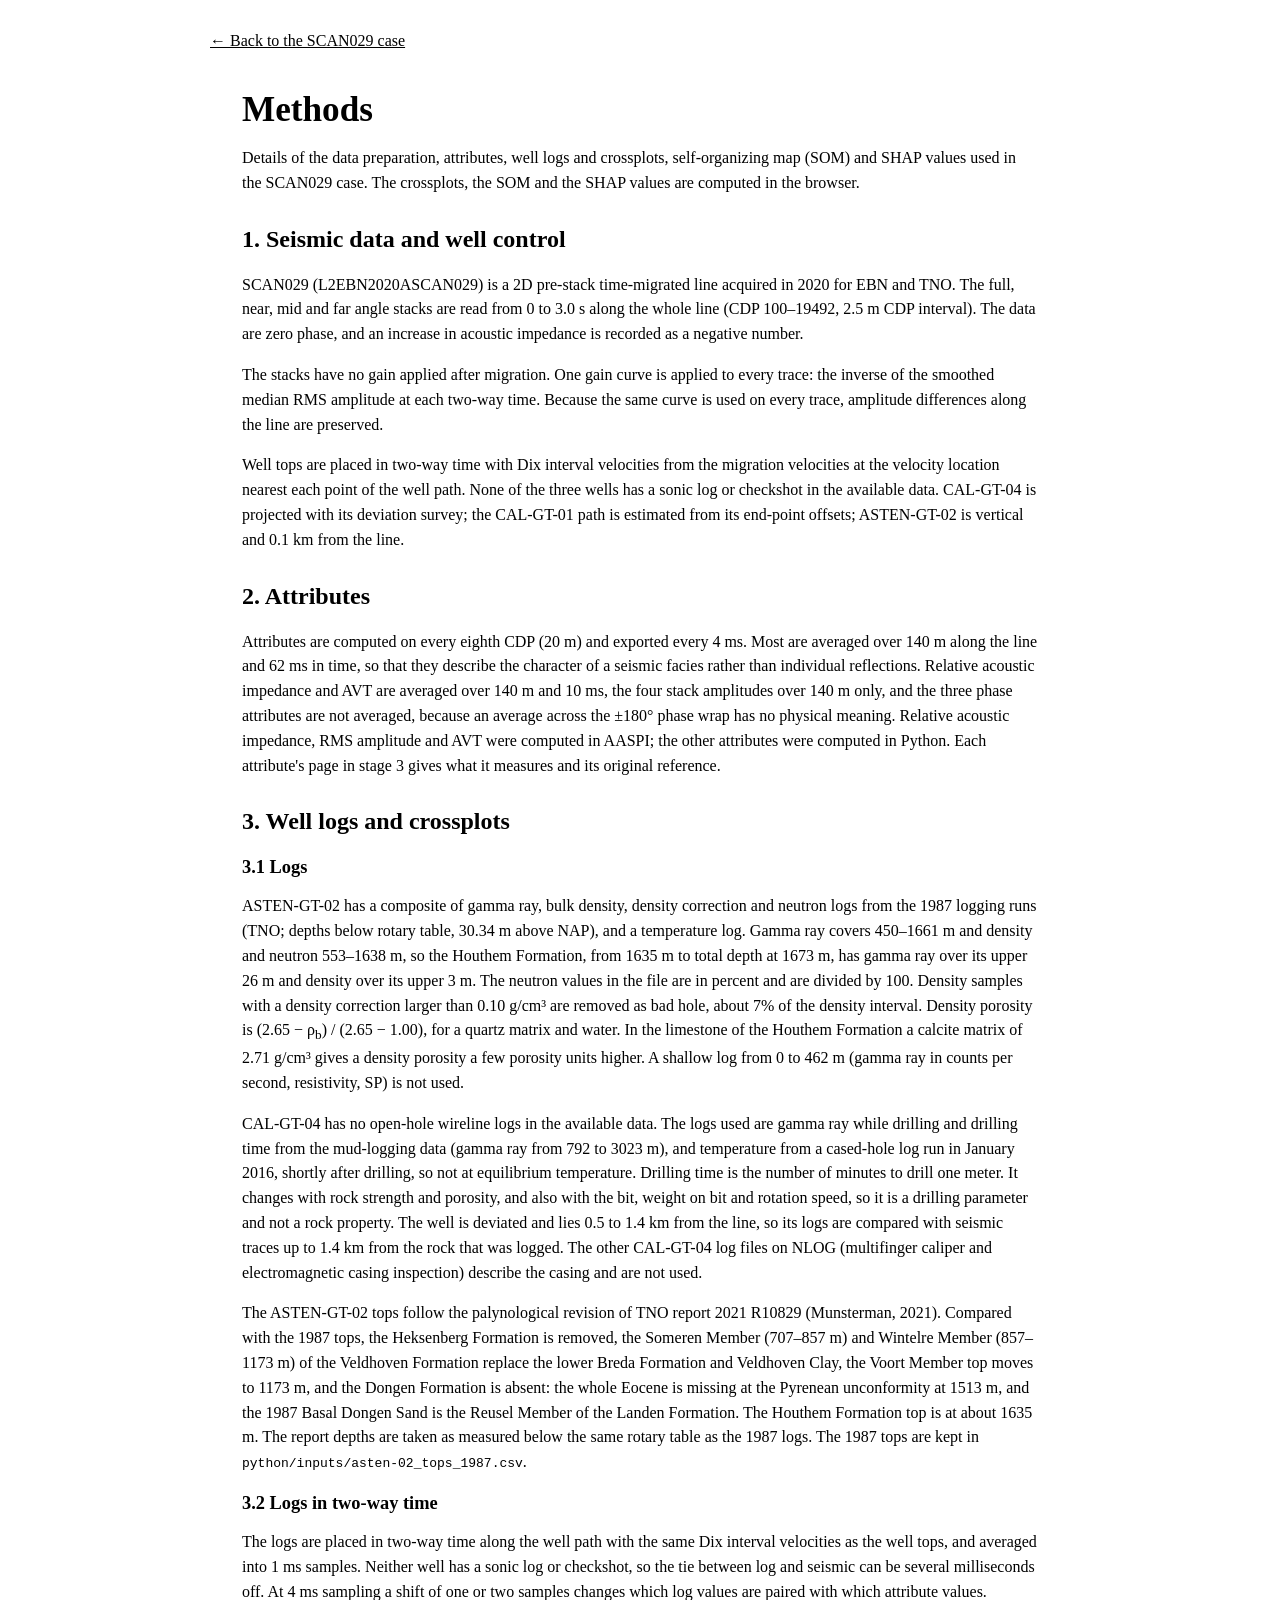
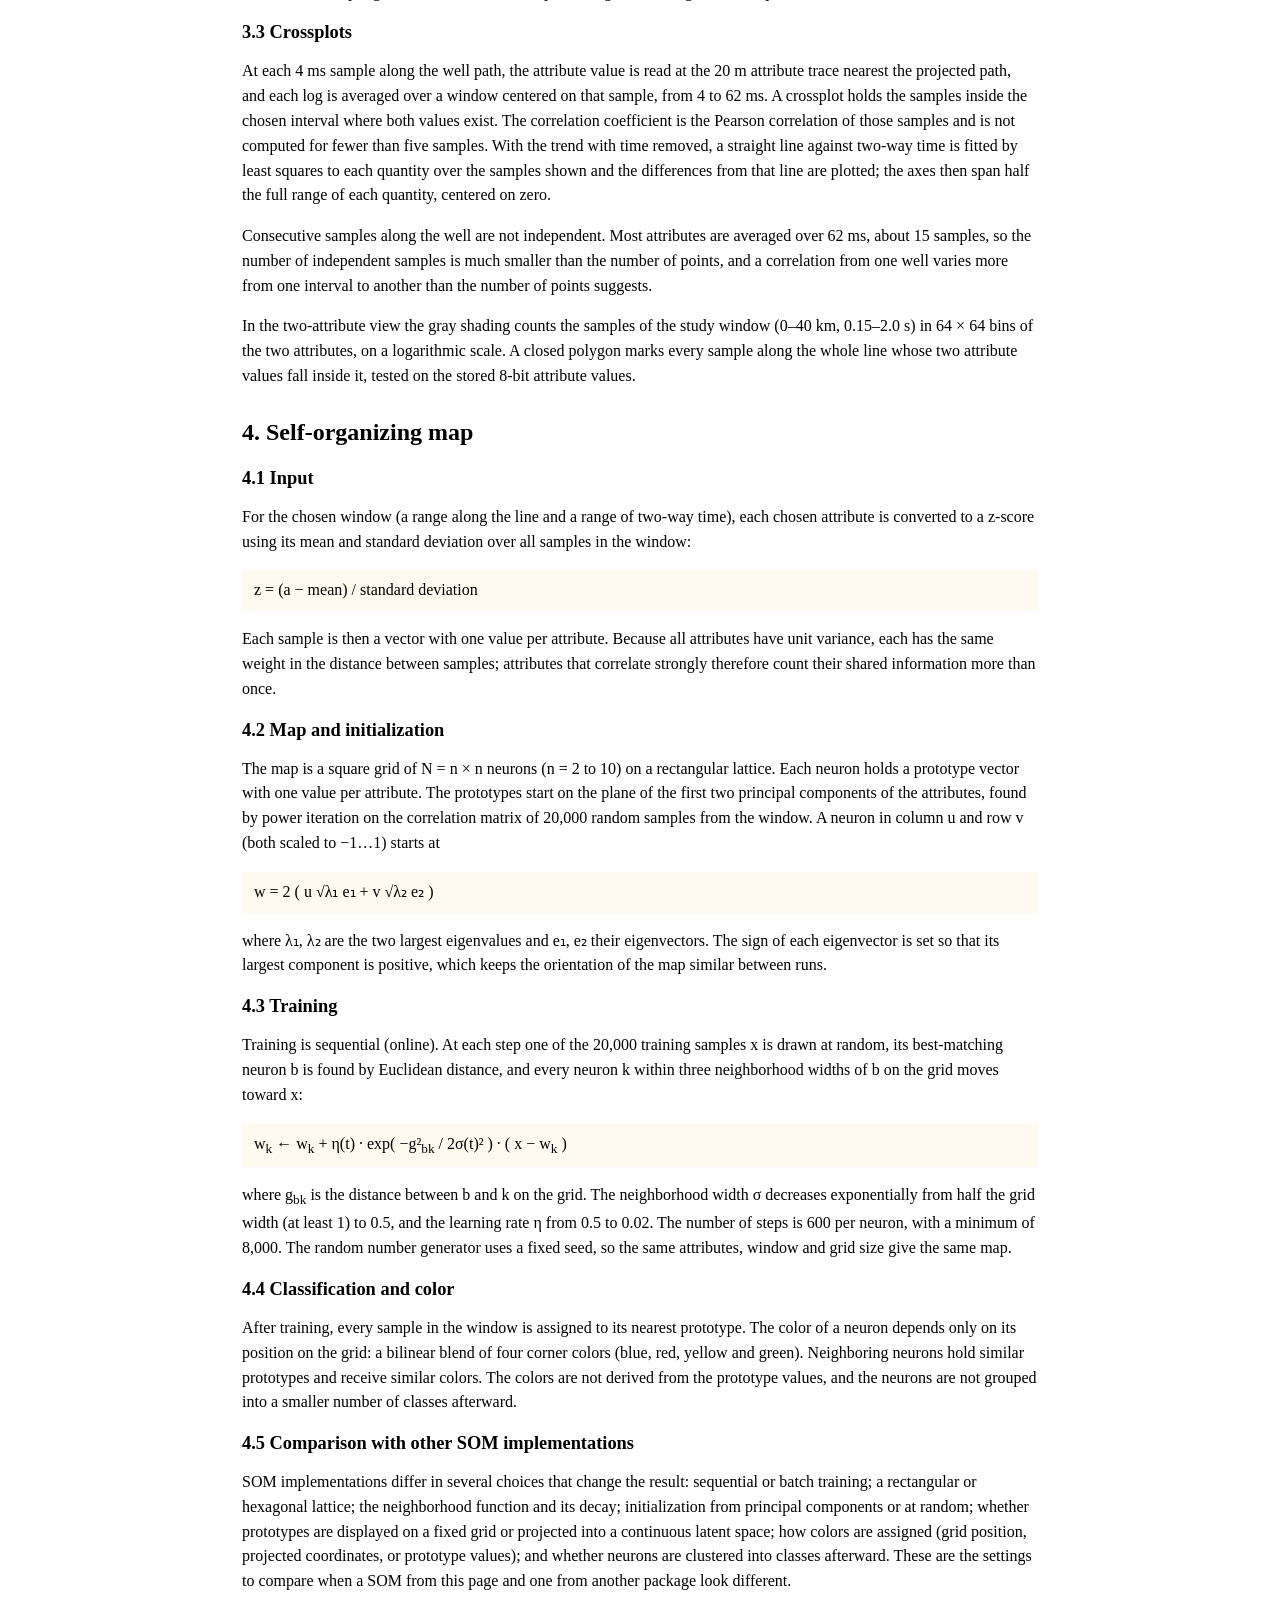
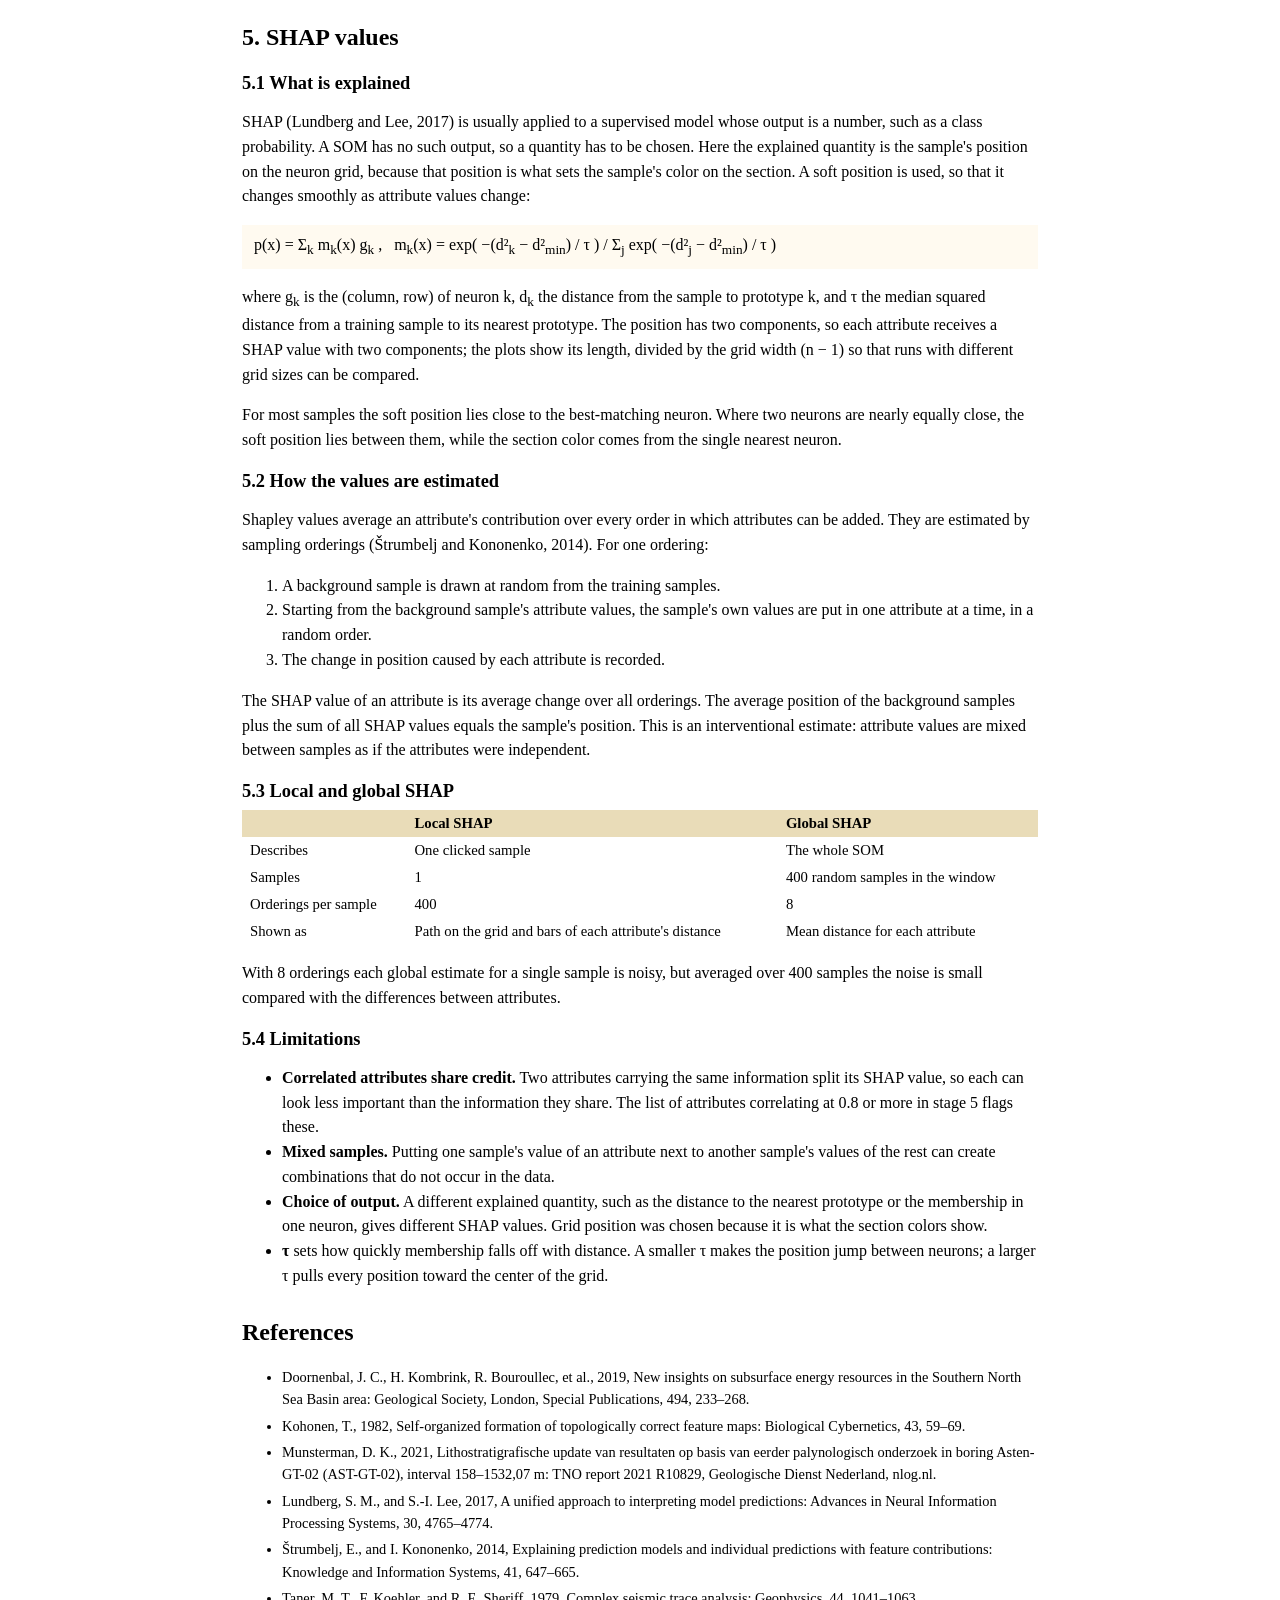
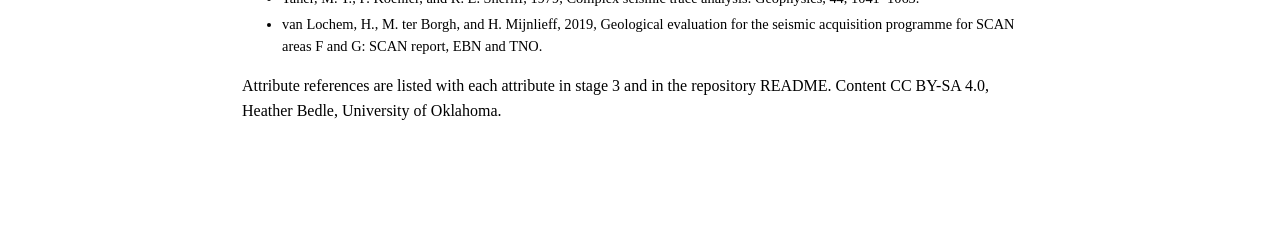
==== methods.html @ ee185ec7 "Add files via upload" ====
<!doctype html>
<html lang="en">
<head>
<meta charset="utf-8">
<meta name="viewport" content="width=device-width, initial-scale=1">
<title>Methods · The SCAN029 case</title>
<link rel="preconnect" href="https://fonts.googleapis.com">
<link rel="preconnect" href="https://fonts.gstatic.com" crossorigin>
<link href="https://fonts.googleapis.com/css2?family=Barlow+Condensed:wght@600;700&family=Barlow:wght@400;500;600&display=swap" rel="stylesheet">
<link rel="stylesheet" href="css/style.css">
<style>
  body{background:var(--board)}
  .methods-page{max-width:860px;margin:0 auto;padding:24px 20px 60px}
  .methods-page article{background:var(--paper);color:var(--ink);padding:28px 32px;border-radius:2px;border-bottom:3px solid var(--paper-edge)}
  .methods-page h1{font-family:var(--font-display);font-size:2.2rem;margin:0 0 4px}
  .methods-page h2{font-family:var(--font-display);font-size:1.5rem;margin:30px 0 8px;border-bottom:1px solid var(--paper-edge);padding-bottom:4px}
  .methods-page h3{font-family:var(--font-display);font-size:1.15rem;margin:18px 0 4px}
  .methods-page p,.methods-page li{line-height:1.55}
  .methods-page .eq{font-family:Georgia,serif;background:#fffaf0;border-left:3px solid var(--thread);padding:8px 12px;margin:8px 0;overflow-x:auto}
  .methods-page table{border-collapse:collapse;width:100%;margin:8px 0;font-size:.92rem}
  .methods-page th,.methods-page td{border:1px solid var(--paper-edge);padding:5px 8px;text-align:left;vertical-align:top}
  .methods-page th{background:#e9dcb8}
  .methods-page .back{color:var(--paper);display:inline-block;margin-bottom:12px}
  .methods-page .refs li{font-size:.9rem;margin-bottom:4px}
</style>
</head>
<body>
<main class="methods-page">
<a class="back" href="index.html">← Back to the SCAN029 case</a>
<article>
<h1>Methods</h1>
<p>Details of the data preparation, attributes, well logs and crossplots, self-organizing map (SOM) and SHAP values used in the SCAN029 case. The crossplots, the SOM and the SHAP values are computed in the browser.</p>

<h2>1. Seismic data and well control</h2>
<p>SCAN029 (L2EBN2020ASCAN029) is a 2D pre-stack time-migrated line acquired in 2020 for EBN and TNO. The full, near, mid and far angle stacks are read from 0 to 3.0 s along the whole line (CDP 100–19492, 2.5 m CDP interval). The data are zero phase, and an increase in acoustic impedance is recorded as a negative number.</p>
<p>The stacks have no gain applied after migration. One gain curve is applied to every trace: the inverse of the smoothed median RMS amplitude at each two-way time. Because the same curve is used on every trace, amplitude differences along the line are preserved.</p>
<p>Well tops are placed in two-way time with Dix interval velocities from the migration velocities at the velocity location nearest each point of the well path. None of the three wells has a sonic log or checkshot in the available data. CAL-GT-04 is projected with its deviation survey; the CAL-GT-01 path is estimated from its end-point offsets; ASTEN-GT-02 is vertical and 0.1 km from the line.</p>

<h2>2. Attributes</h2>
<p>Attributes are computed on every eighth CDP (20 m) and exported every 4 ms. Most are averaged over 140 m along the line and 62 ms in time, so that they describe the character of a seismic facies rather than individual reflections. Relative acoustic impedance and AVT are averaged over 140 m and 10 ms, the four stack amplitudes over 140 m only, and the three phase attributes are not averaged, because an average across the ±180° phase wrap has no physical meaning. Relative acoustic impedance, RMS amplitude and AVT were computed in AASPI; the other attributes were computed in Python. Each attribute's page in stage 3 gives what it measures and its original reference.</p>

<h2>3. Well logs and crossplots</h2>
<h3>3.1 Logs</h3>
<p>ASTEN-GT-02 has a composite of gamma ray, bulk density, density correction and neutron logs from the 1987 logging runs (TNO; depths below rotary table, 30.34 m above NAP), and a temperature log. Gamma ray covers 450–1661 m and density and neutron 553–1638 m, so the Houthem Formation, from 1635 m to total depth at 1673 m, has gamma ray over its upper 26 m and density over its upper 3 m. The neutron values in the file are in percent and are divided by 100. Density samples with a density correction larger than 0.10 g/cm³ are removed as bad hole, about 7% of the density interval. Density porosity is (2.65 − ρ<sub>b</sub>) / (2.65 − 1.00), for a quartz matrix and water. In the limestone of the Houthem Formation a calcite matrix of 2.71 g/cm³ gives a density porosity a few porosity units higher. A shallow log from 0 to 462 m (gamma ray in counts per second, resistivity, SP) is not used.</p>
<p>CAL-GT-04 has no open-hole wireline logs in the available data. The logs used are gamma ray while drilling and drilling time from the mud-logging data (gamma ray from 792 to 3023 m), and temperature from a cased-hole log run in January 2016, shortly after drilling, so not at equilibrium temperature. Drilling time is the number of minutes to drill one meter. It changes with rock strength and porosity, and also with the bit, weight on bit and rotation speed, so it is a drilling parameter and not a rock property. The well is deviated and lies 0.5 to 1.4 km from the line, so its logs are compared with seismic traces up to 1.4 km from the rock that was logged. The other CAL-GT-04 log files on NLOG (multifinger caliper and electromagnetic casing inspection) describe the casing and are not used.</p>
<p>The ASTEN-GT-02 tops follow the palynological revision of TNO report 2021 R10829 (Munsterman, 2021). Compared with the 1987 tops, the Heksenberg Formation is removed, the Someren Member (707–857 m) and Wintelre Member (857–1173 m) of the Veldhoven Formation replace the lower Breda Formation and Veldhoven Clay, the Voort Member top moves to 1173 m, and the Dongen Formation is absent: the whole Eocene is missing at the Pyrenean unconformity at 1513 m, and the 1987 Basal Dongen Sand is the Reusel Member of the Landen Formation. The Houthem Formation top is at about 1635 m. The report depths are taken as measured below the same rotary table as the 1987 logs. The 1987 tops are kept in <code>python/inputs/asten-02_tops_1987.csv</code>.</p>
<h3>3.2 Logs in two-way time</h3>
<p>The logs are placed in two-way time along the well path with the same Dix interval velocities as the well tops, and averaged into 1 ms samples. Neither well has a sonic log or checkshot, so the tie between log and seismic can be several milliseconds off. At 4 ms sampling a shift of one or two samples changes which log values are paired with which attribute values.</p>
<h3>3.3 Crossplots</h3>
<p>At each 4 ms sample along the well path, the attribute value is read at the 20 m attribute trace nearest the projected path, and each log is averaged over a window centered on that sample, from 4 to 62 ms. A crossplot holds the samples inside the chosen interval where both values exist. The correlation coefficient is the Pearson correlation of those samples and is not computed for fewer than five samples. With the trend with time removed, a straight line against two-way time is fitted by least squares to each quantity over the samples shown and the differences from that line are plotted; the axes then span half the full range of each quantity, centered on zero.</p>
<p>Consecutive samples along the well are not independent. Most attributes are averaged over 62 ms, about 15 samples, so the number of independent samples is much smaller than the number of points, and a correlation from one well varies more from one interval to another than the number of points suggests.</p>
<p>In the two-attribute view the gray shading counts the samples of the study window (0–40 km, 0.15–2.0 s) in 64 × 64 bins of the two attributes, on a logarithmic scale. A closed polygon marks every sample along the whole line whose two attribute values fall inside it, tested on the stored 8-bit attribute values.</p>

<h2>4. Self-organizing map</h2>
<h3>4.1 Input</h3>
<p>For the chosen window (a range along the line and a range of two-way time), each chosen attribute is converted to a z-score using its mean and standard deviation over all samples in the window:</p>
<p class="eq">z = (a − mean) / standard deviation</p>
<p>Each sample is then a vector with one value per attribute. Because all attributes have unit variance, each has the same weight in the distance between samples; attributes that correlate strongly therefore count their shared information more than once.</p>

<h3>4.2 Map and initialization</h3>
<p>The map is a square grid of N = n × n neurons (n = 2 to 10) on a rectangular lattice. Each neuron holds a prototype vector with one value per attribute. The prototypes start on the plane of the first two principal components of the attributes, found by power iteration on the correlation matrix of 20,000 random samples from the window. A neuron in column u and row v (both scaled to −1…1) starts at</p>
<p class="eq">w = 2 ( u √λ₁ e₁ + v √λ₂ e₂ )</p>
<p>where λ₁, λ₂ are the two largest eigenvalues and e₁, e₂ their eigenvectors. The sign of each eigenvector is set so that its largest component is positive, which keeps the orientation of the map similar between runs.</p>

<h3>4.3 Training</h3>
<p>Training is sequential (online). At each step one of the 20,000 training samples x is drawn at random, its best-matching neuron b is found by Euclidean distance, and every neuron k within three neighborhood widths of b on the grid moves toward x:</p>
<p class="eq">w<sub>k</sub> ← w<sub>k</sub> + η(t) · exp( −g²<sub>bk</sub> / 2σ(t)² ) · ( x − w<sub>k</sub> )</p>
<p>where g<sub>bk</sub> is the distance between b and k on the grid. The neighborhood width σ decreases exponentially from half the grid width (at least 1) to 0.5, and the learning rate η from 0.5 to 0.02. The number of steps is 600 per neuron, with a minimum of 8,000. The random number generator uses a fixed seed, so the same attributes, window and grid size give the same map.</p>

<h3>4.4 Classification and color</h3>
<p>After training, every sample in the window is assigned to its nearest prototype. The color of a neuron depends only on its position on the grid: a bilinear blend of four corner colors (blue, red, yellow and green). Neighboring neurons hold similar prototypes and receive similar colors. The colors are not derived from the prototype values, and the neurons are not grouped into a smaller number of classes afterward.</p>

<h3>4.5 Comparison with other SOM implementations</h3>
<p>SOM implementations differ in several choices that change the result: sequential or batch training; a rectangular or hexagonal lattice; the neighborhood function and its decay; initialization from principal components or at random; whether prototypes are displayed on a fixed grid or projected into a continuous latent space; how colors are assigned (grid position, projected coordinates, or prototype values); and whether neurons are clustered into classes afterward. These are the settings to compare when a SOM from this page and one from another package look different.</p>

<h2>5. SHAP values</h2>
<h3>5.1 What is explained</h3>
<p>SHAP (Lundberg and Lee, 2017) is usually applied to a supervised model whose output is a number, such as a class probability. A SOM has no such output, so a quantity has to be chosen. Here the explained quantity is the sample's position on the neuron grid, because that position is what sets the sample's color on the section. A soft position is used, so that it changes smoothly as attribute values change:</p>
<p class="eq">p(x) = Σ<sub>k</sub> m<sub>k</sub>(x) g<sub>k</sub> ,&nbsp;&nbsp; m<sub>k</sub>(x) = exp( −(d²<sub>k</sub> − d²<sub>min</sub>) / τ ) / Σ<sub>j</sub> exp( −(d²<sub>j</sub> − d²<sub>min</sub>) / τ )</p>
<p>where g<sub>k</sub> is the (column, row) of neuron k, d<sub>k</sub> the distance from the sample to prototype k, and τ the median squared distance from a training sample to its nearest prototype. The position has two components, so each attribute receives a SHAP value with two components; the plots show its length, divided by the grid width (n − 1) so that runs with different grid sizes can be compared.</p>
<p>For most samples the soft position lies close to the best-matching neuron. Where two neurons are nearly equally close, the soft position lies between them, while the section color comes from the single nearest neuron.</p>

<h3>5.2 How the values are estimated</h3>
<p>Shapley values average an attribute's contribution over every order in which attributes can be added. They are estimated by sampling orderings (Štrumbelj and Kononenko, 2014). For one ordering:</p>
<ol>
  <li>A background sample is drawn at random from the training samples.</li>
  <li>Starting from the background sample's attribute values, the sample's own values are put in one attribute at a time, in a random order.</li>
  <li>The change in position caused by each attribute is recorded.</li>
</ol>
<p>The SHAP value of an attribute is its average change over all orderings. The average position of the background samples plus the sum of all SHAP values equals the sample's position. This is an interventional estimate: attribute values are mixed between samples as if the attributes were independent.</p>

<h3>5.3 Local and global SHAP</h3>
<table>
  <tr><th></th><th>Local SHAP</th><th>Global SHAP</th></tr>
  <tr><td>Describes</td><td>One clicked sample</td><td>The whole SOM</td></tr>
  <tr><td>Samples</td><td>1</td><td>400 random samples in the window</td></tr>
  <tr><td>Orderings per sample</td><td>400</td><td>8</td></tr>
  <tr><td>Shown as</td><td>Path on the grid and bars of each attribute's distance</td><td>Mean distance for each attribute</td></tr>
</table>
<p>With 8 orderings each global estimate for a single sample is noisy, but averaged over 400 samples the noise is small compared with the differences between attributes.</p>

<h3>5.4 Limitations</h3>
<ul>
  <li><strong>Correlated attributes share credit.</strong> Two attributes carrying the same information split its SHAP value, so each can look less important than the information they share. The list of attributes correlating at 0.8 or more in stage 5 flags these.</li>
  <li><strong>Mixed samples.</strong> Putting one sample's value of an attribute next to another sample's values of the rest can create combinations that do not occur in the data.</li>
  <li><strong>Choice of output.</strong> A different explained quantity, such as the distance to the nearest prototype or the membership in one neuron, gives different SHAP values. Grid position was chosen because it is what the section colors show.</li>
  <li><strong>τ</strong> sets how quickly membership falls off with distance. A smaller τ makes the position jump between neurons; a larger τ pulls every position toward the center of the grid.</li>
</ul>

<h2>References</h2>
<ul class="refs">
  <li>Doornenbal, J. C., H. Kombrink, R. Bouroullec, et al., 2019, New insights on subsurface energy resources in the Southern North Sea Basin area: Geological Society, London, Special Publications, 494, 233–268.</li>
  <li>Kohonen, T., 1982, Self-organized formation of topologically correct feature maps: Biological Cybernetics, 43, 59–69.</li>
  <li>Munsterman, D. K., 2021, Lithostratigrafische update van resultaten op basis van eerder palynologisch onderzoek in boring Asten-GT-02 (AST-GT-02), interval 158–1532,07 m: TNO report 2021 R10829, Geologische Dienst Nederland, nlog.nl.</li>
  <li>Lundberg, S. M., and S.-I. Lee, 2017, A unified approach to interpreting model predictions: Advances in Neural Information Processing Systems, 30, 4765–4774.</li>
  <li>Štrumbelj, E., and I. Kononenko, 2014, Explaining prediction models and individual predictions with feature contributions: Knowledge and Information Systems, 41, 647–665.</li>
  <li>Taner, M. T., F. Koehler, and R. E. Sheriff, 1979, Complex seismic trace analysis: Geophysics, 44, 1041–1063.</li>
  <li>van Lochem, H., M. ter Borgh, and H. Mijnlieff, 2019, Geological evaluation for the seismic acquisition programme for SCAN areas F and G: SCAN report, EBN and TNO.</li>
</ul>
<p class="small">Attribute references are listed with each attribute in stage 3 and in the repository README. Content CC BY-SA 4.0, Heather Bedle, University of Oklahoma.</p>
</article>
</main>
<script data-goatcounter="https://hbedle.goatcounter.com/count" async src="//gc.zgo.at/count.js"></script>
</body>
</html>
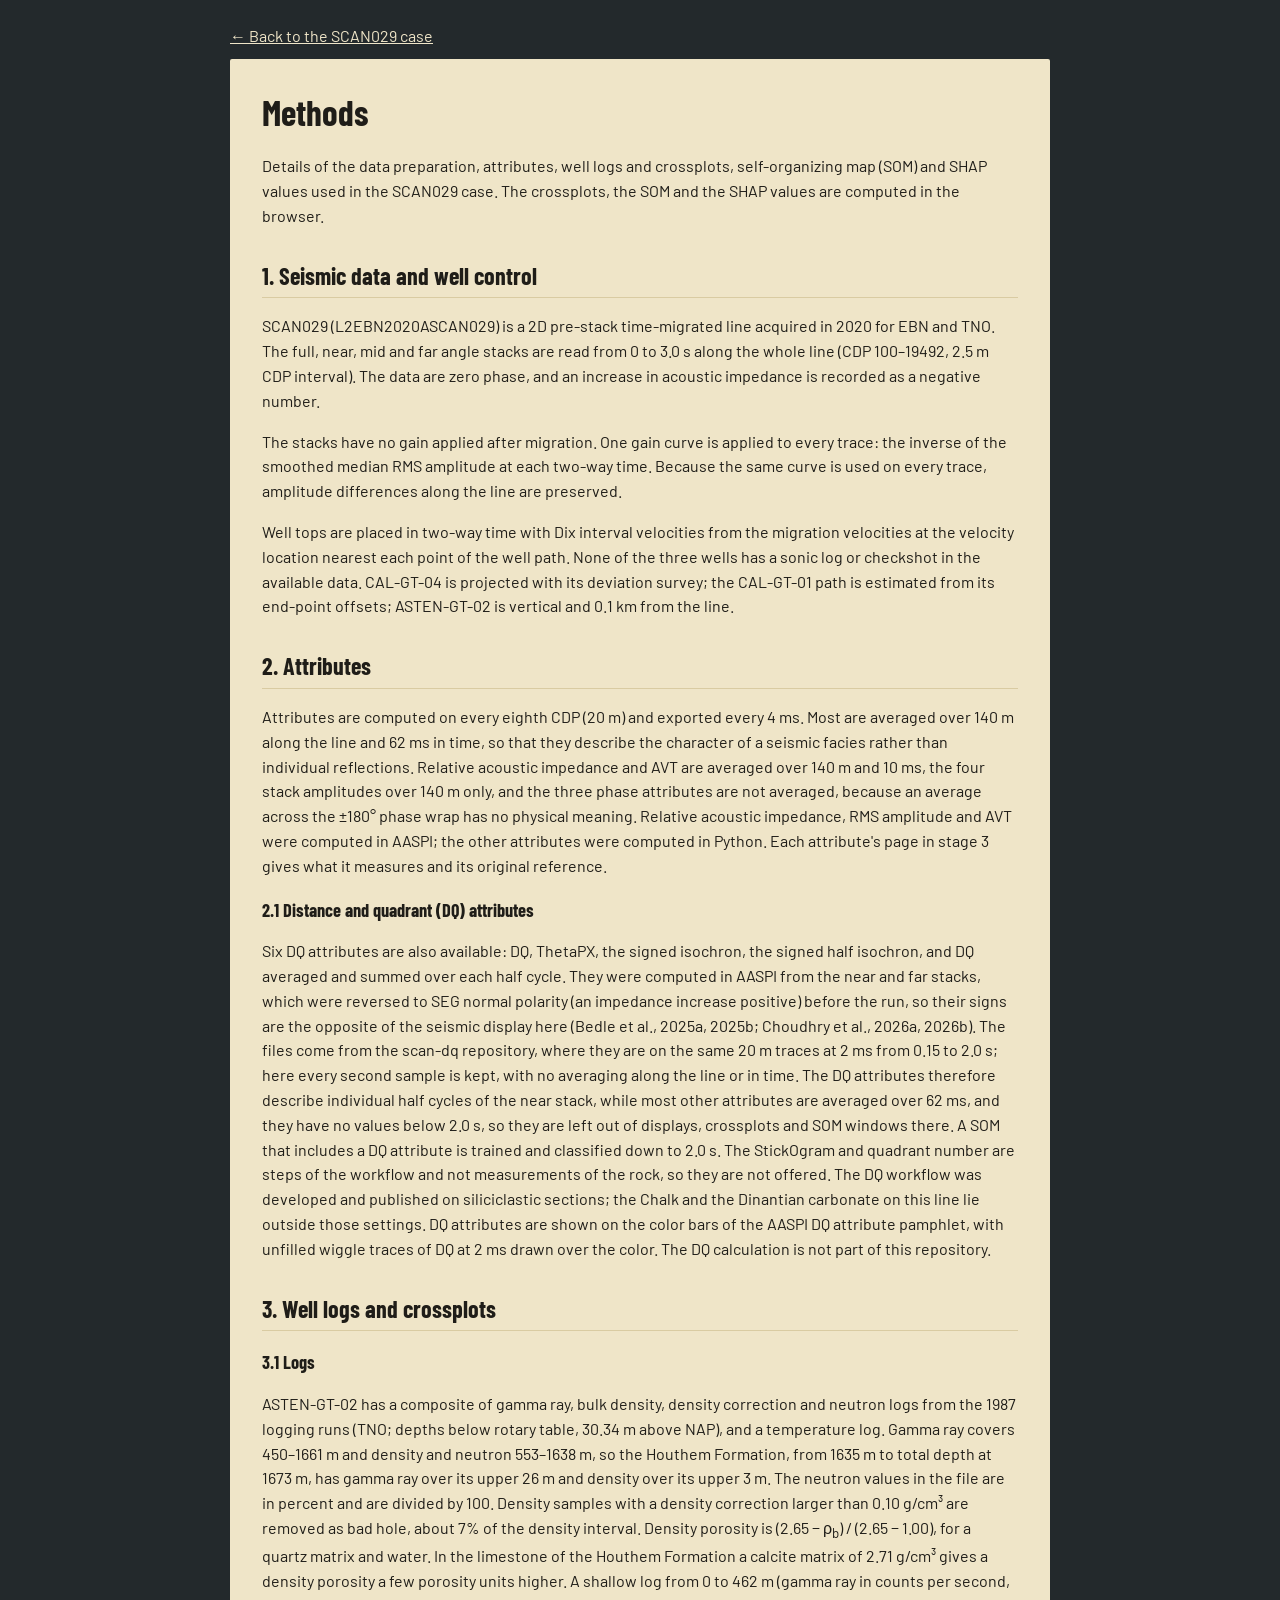
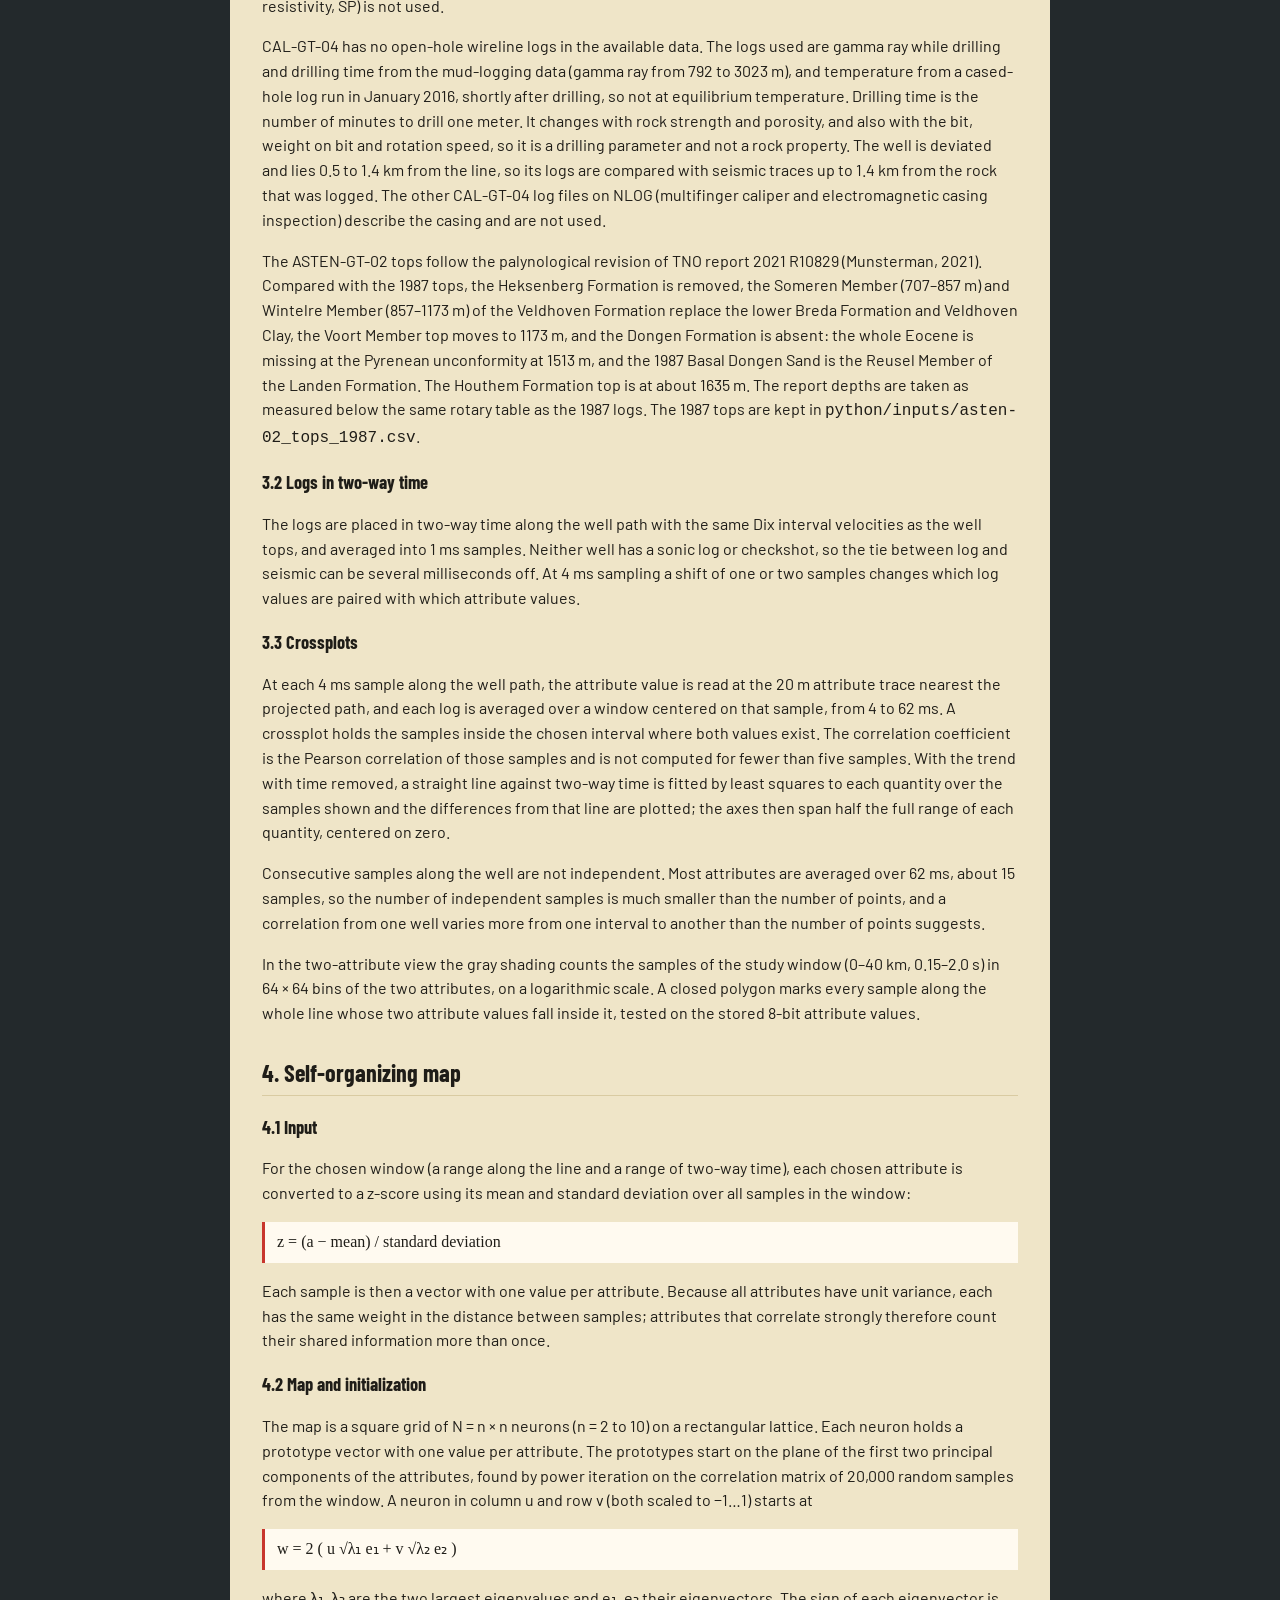
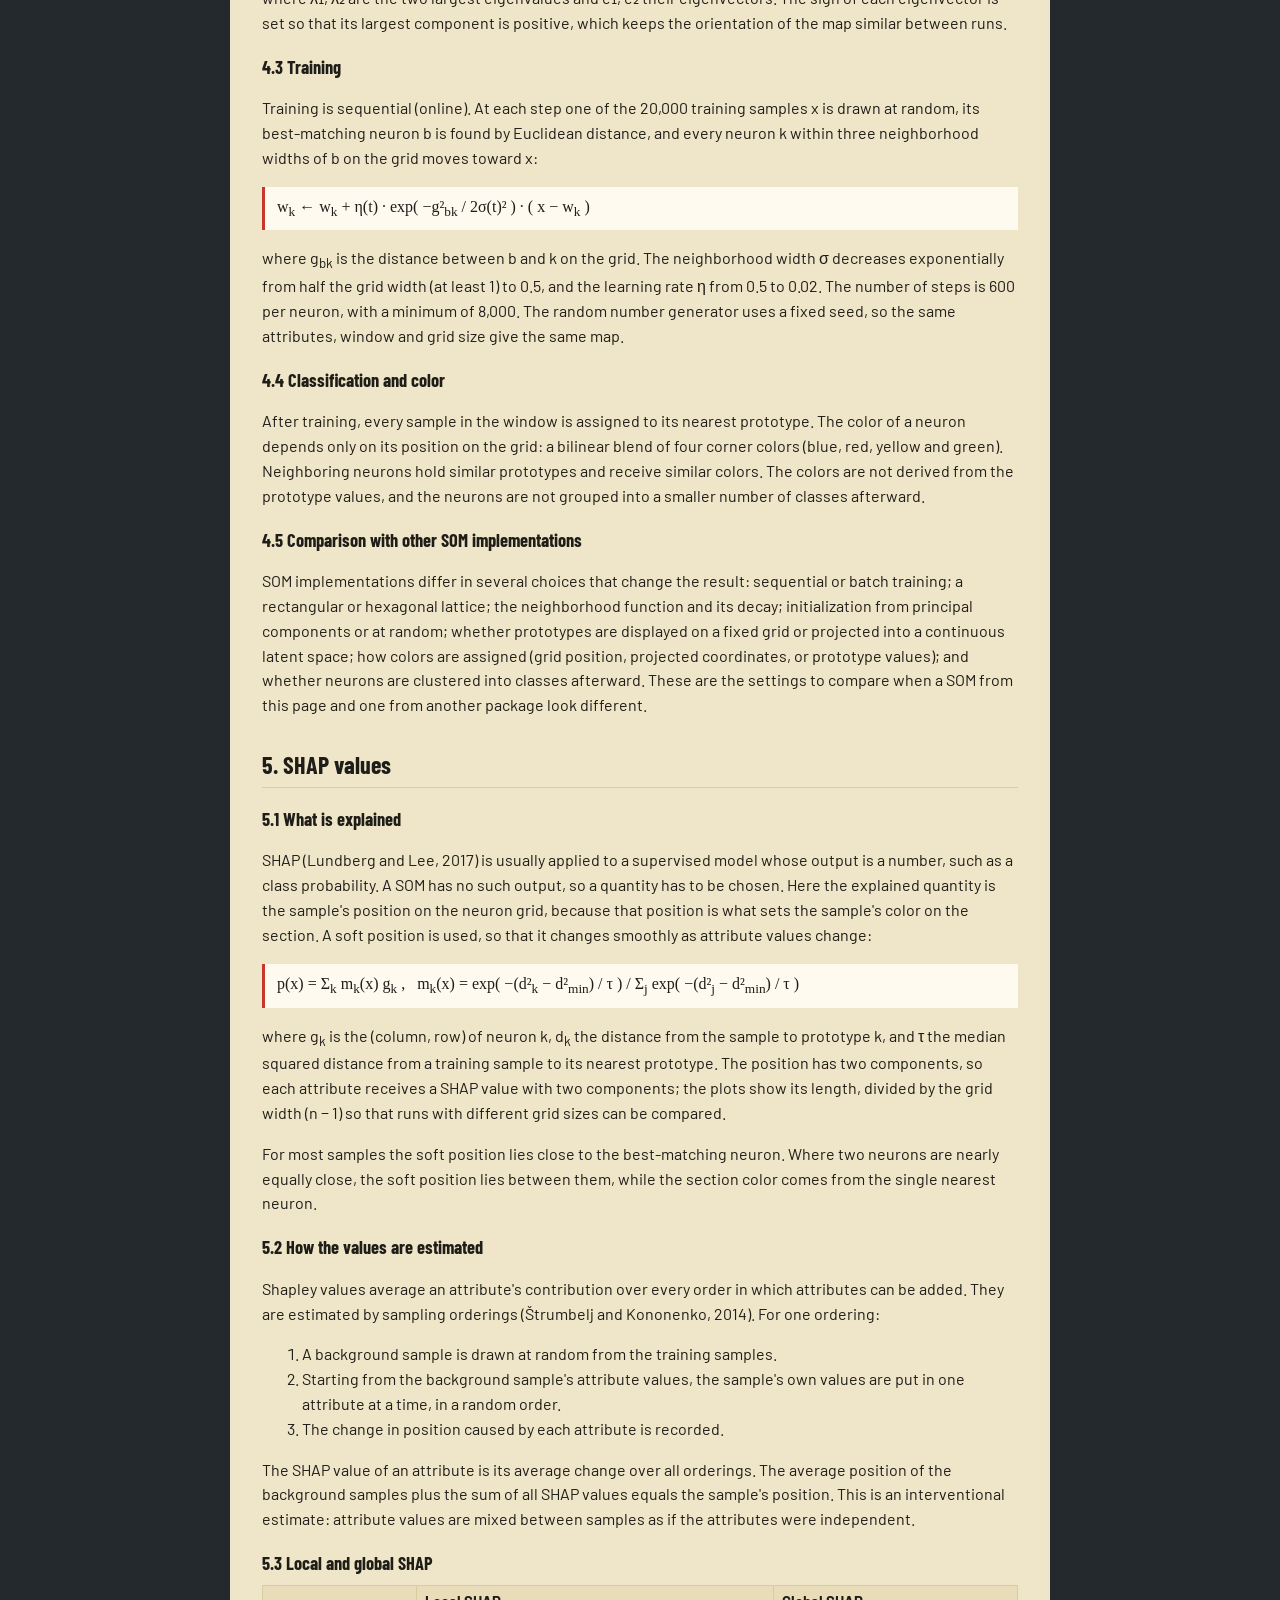
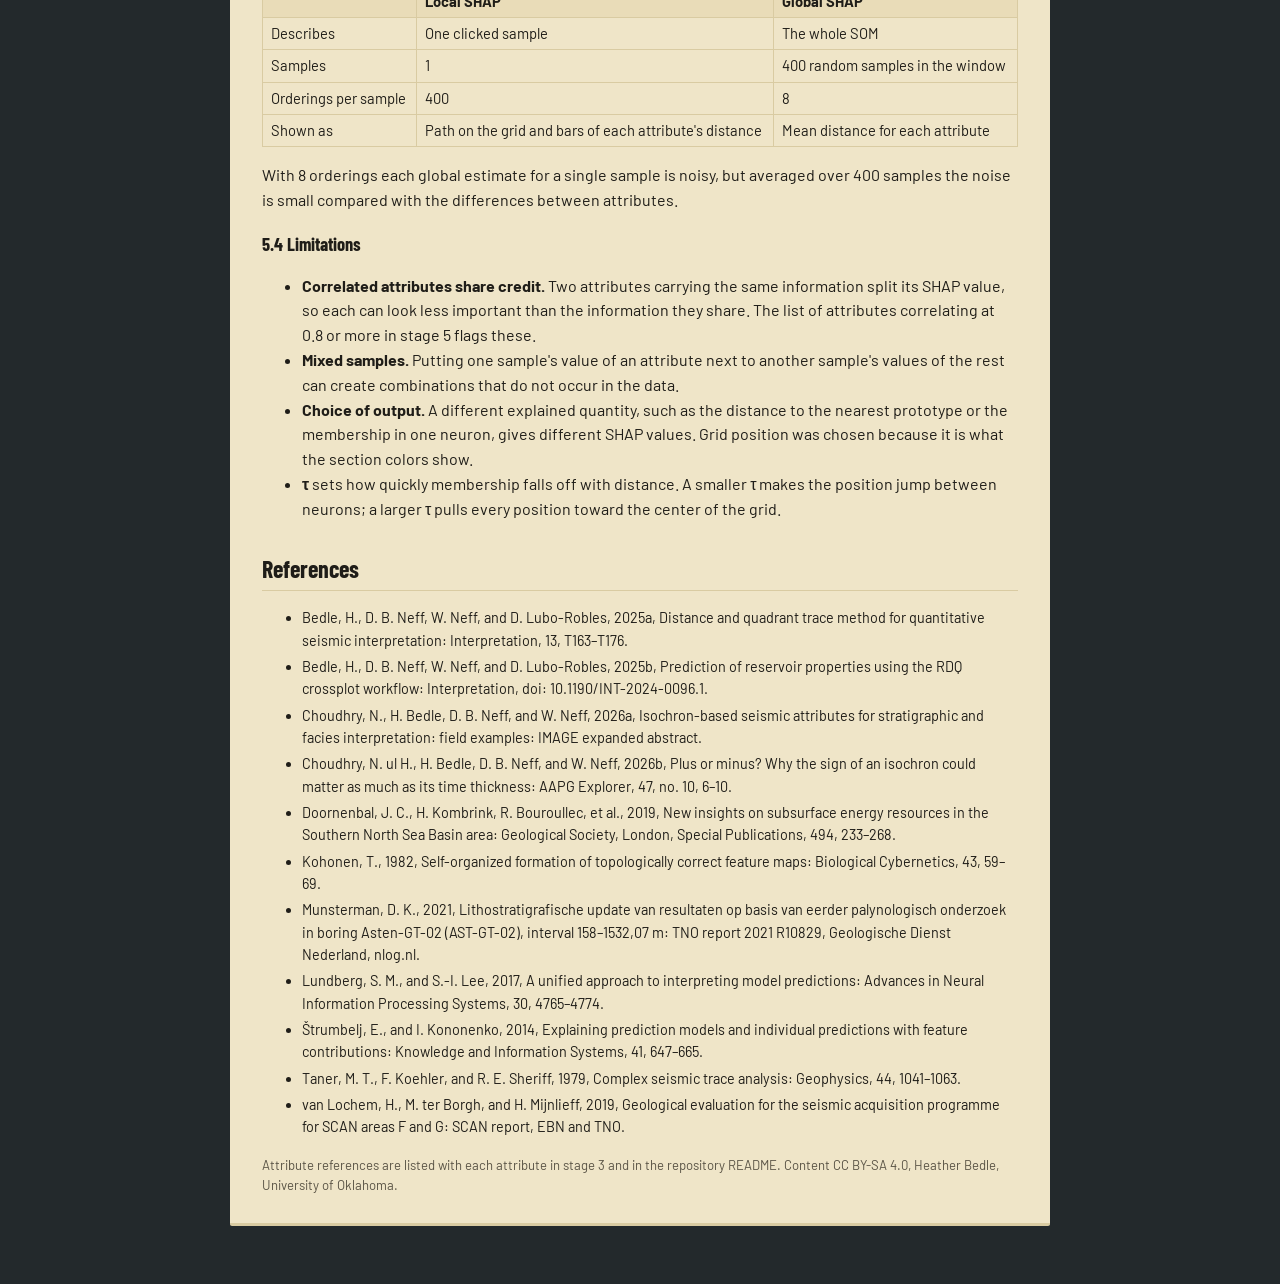
==== commit f39519c4: "Add files via upload" ====
--- a/methods.html
+++ b/methods.html
@@ -38,6 +38,9 @@
 
 <h2>2. Attributes</h2>
 <p>Attributes are computed on every eighth CDP (20 m) and exported every 4 ms. Most are averaged over 140 m along the line and 62 ms in time, so that they describe the character of a seismic facies rather than individual reflections. Relative acoustic impedance and AVT are averaged over 140 m and 10 ms, the four stack amplitudes over 140 m only, and the three phase attributes are not averaged, because an average across the ±180° phase wrap has no physical meaning. Relative acoustic impedance, RMS amplitude and AVT were computed in AASPI; the other attributes were computed in Python. Each attribute's page in stage 3 gives what it measures and its original reference.</p>
+
+<h3>2.1 Distance and quadrant (DQ) attributes</h3>
+<p>Six DQ attributes are also available: DQ, ThetaPX, the signed isochron, the signed half isochron, and DQ averaged and summed over each half cycle. They were computed in AASPI from the near and far stacks, which were reversed to SEG normal polarity (an impedance increase positive) before the run, so their signs are the opposite of the seismic display here (Bedle et al., 2025a, 2025b; Choudhry et al., 2026a, 2026b). The files come from the scan-dq repository, where they are on the same 20 m traces at 2 ms from 0.15 to 2.0 s; here every second sample is kept, with no averaging along the line or in time. The DQ attributes therefore describe individual half cycles of the near stack, while most other attributes are averaged over 62 ms, and they have no values below 2.0 s, so they are left out of displays, crossplots and SOM windows there. A SOM that includes a DQ attribute is trained and classified down to 2.0 s. The StickOgram and quadrant number are steps of the workflow and not measurements of the rock, so they are not offered. The DQ workflow was developed and published on siliciclastic sections; the Chalk and the Dinantian carbonate on this line lie outside those settings. DQ attributes are shown on the color bars of the AASPI DQ attribute pamphlet, with unfilled wiggle traces of DQ at 2 ms drawn over the color. The DQ calculation is not part of this repository.</p>
 
 <h2>3. Well logs and crossplots</h2>
 <h3>3.1 Logs</h3>
@@ -109,6 +112,10 @@
 
 <h2>References</h2>
 <ul class="refs">
+  <li>Bedle, H., D. B. Neff, W. Neff, and D. Lubo-Robles, 2025a, Distance and quadrant trace method for quantitative seismic interpretation: Interpretation, 13, T163–T176.</li>
+  <li>Bedle, H., D. B. Neff, W. Neff, and D. Lubo-Robles, 2025b, Prediction of reservoir properties using the RDQ crossplot workflow: Interpretation, doi: 10.1190/INT-2024-0096.1.</li>
+  <li>Choudhry, N., H. Bedle, D. B. Neff, and W. Neff, 2026a, Isochron-based seismic attributes for stratigraphic and facies interpretation: field examples: IMAGE expanded abstract.</li>
+  <li>Choudhry, N. ul H., H. Bedle, D. B. Neff, and W. Neff, 2026b, Plus or minus? Why the sign of an isochron could matter as much as its time thickness: AAPG Explorer, 47, no. 10, 6–10.</li>
   <li>Doornenbal, J. C., H. Kombrink, R. Bouroullec, et al., 2019, New insights on subsurface energy resources in the Southern North Sea Basin area: Geological Society, London, Special Publications, 494, 233–268.</li>
   <li>Kohonen, T., 1982, Self-organized formation of topologically correct feature maps: Biological Cybernetics, 43, 59–69.</li>
   <li>Munsterman, D. K., 2021, Lithostratigrafische update van resultaten op basis van eerder palynologisch onderzoek in boring Asten-GT-02 (AST-GT-02), interval 158–1532,07 m: TNO report 2021 R10829, Geologische Dienst Nederland, nlog.nl.</li>
--- a/css/style.css
+++ b/css/style.css
@@ -0,0 +1,142 @@
+:root{
+  --board:#23292c; --board-2:#2c3438; --line:#3b4549;
+  --paper:#efe5c8; --paper-edge:#d9cba2; --ink:#1f1d18; --ink-soft:#5a5446;
+  --thread:#c8362d; --chalk:#dfe6e9; --chalk-dim:#9fb0b6;
+  --font-display:"Barlow Condensed","Arial Narrow",Arial,sans-serif;
+  --font-body:"Barlow","Helvetica Neue",Arial,sans-serif;
+}
+*{box-sizing:border-box}
+html,body{margin:0;background:var(--board);color:var(--chalk);font-family:var(--font-body);font-size:16px;line-height:1.45}
+button,select,input{font:inherit}
+[hidden]{display:none!important}
+:focus-visible{outline:3px solid #ffd166;outline-offset:2px}
+
+.bar{display:flex;flex-wrap:wrap;align-items:flex-end;justify-content:space-between;gap:12px 24px;padding:14px 20px 10px;border-bottom:1px solid var(--line)}
+.case h1{font-family:var(--font-display);font-weight:700;font-size:2rem;line-height:1;margin:0;letter-spacing:.01em}
+.case p{margin:4px 0 0;color:var(--chalk-dim);font-size:.95rem}
+.stages{display:flex;flex-wrap:wrap;gap:8px}
+.tag{position:relative;display:flex;align-items:center;gap:8px;padding:6px 14px 6px 8px;border:0;border-radius:3px 12px 12px 3px;
+  background:var(--paper);color:var(--ink);font-family:var(--font-display);font-weight:600;font-size:1.1rem;cursor:pointer;opacity:.62}
+.tag span{display:grid;place-items:center;width:1.5em;height:1.5em;border-radius:50%;background:var(--ink);color:var(--paper);font-size:.9rem}
+.tag[aria-current="true"]{opacity:1;box-shadow:0 0 0 2px var(--thread)}
+.tag[aria-current="true"] span{background:var(--thread)}
+.tag:disabled{cursor:not-allowed;opacity:.3}
+
+.board{display:grid;grid-template-columns:minmax(0,1fr) 300px;gap:16px;padding:14px 20px}
+.exhibit{min-width:0}
+.viewbar{display:flex;flex-wrap:wrap;gap:8px 16px;align-items:center;margin-bottom:8px}
+.seg{display:inline-flex;border:1px solid var(--line);border-radius:6px;overflow:hidden}
+.seg button{background:transparent;color:var(--chalk);border:0;padding:5px 12px;cursor:pointer}
+.seg button[aria-pressed="true"]{background:var(--chalk);color:var(--board)}
+.readout{color:var(--chalk-dim);font-size:.9rem;font-variant-numeric:tabular-nums}
+.canvaswrap{position:relative;width:100%;aspect-ratio:16/8.2;background:#111}
+#section{position:absolute;inset:0;width:100%;height:100%;cursor:crosshair}
+
+.notes{display:flex;flex-direction:column;gap:14px}
+.card{position:relative;background:var(--paper);color:var(--ink);padding:18px 16px 14px;border-radius:2px;border-bottom:3px solid var(--paper-edge)}
+.card::before{content:"";position:absolute;top:-6px;left:50%;width:12px;height:12px;margin-left:-6px;border-radius:50%;background:var(--thread);box-shadow:0 2px 0 rgba(0,0,0,.35)}
+.card h2{font-family:var(--font-display);font-weight:700;font-size:1.5rem;line-height:1.1;margin:0 0 10px}
+.card h3{font-family:var(--font-display);font-weight:600;font-size:1.1rem;margin:14px 0 4px}
+.card fieldset{border:0;margin:0 0 10px;padding:0;display:grid;gap:4px}
+.card label{display:flex;gap:8px;align-items:center}
+.card .field{display:grid;gap:4px;margin:8px 0}
+.card select{width:100%;padding:5px;border:1px solid var(--ink-soft);background:#fffaf0;color:var(--ink);border-radius:3px}
+.card input[type=range]{width:100%;accent-color:var(--thread)}
+.big{width:100%;padding:8px;border:2px solid var(--ink);background:transparent;color:var(--ink);border-radius:3px;cursor:pointer;font-weight:600}
+.big[aria-pressed="true"]{background:var(--ink);color:var(--paper)}
+.small{font-size:.82rem;color:var(--ink-soft);margin:6px 0 0}
+.explain{margin:8px 0}
+.explain dt{font-weight:600;margin-top:8px}
+.explain dd{margin:2px 0 0}
+#wiggle,#colorbar{display:block;width:100%;height:auto}
+.term{border:0;padding:0;background:none;color:inherit;font:inherit;text-decoration:underline dotted;text-underline-offset:3px;cursor:help}
+
+.presets{display:grid;gap:4px;margin-bottom:6px}
+.presets button{text-align:left;padding:6px 8px;border:1px solid var(--ink-soft);background:transparent;color:var(--ink);border-radius:3px;cursor:pointer}
+.presets button[aria-checked="true"]{background:var(--ink);color:var(--paper)}
+.presets small{display:block;font-size:.75rem;opacity:.8}
+.legend{display:grid;gap:6px;margin:8px 0}
+.legend .row{display:grid;grid-template-columns:18px 1fr;gap:8px;align-items:center}
+.legend .sw{width:18px;height:18px;border-radius:2px}
+.legend canvas{width:100%;height:auto;display:block}
+
+.glossary{position:fixed;z-index:10;max-width:320px;background:var(--paper);color:var(--ink);padding:14px 16px;border-radius:3px;box-shadow:0 8px 24px rgba(0,0,0,.45)}
+.glossary h3{font-family:var(--font-display);margin:0 0 6px;font-size:1.2rem}
+.glossary p{margin:0}
+.glossary .close{position:absolute;top:4px;right:8px;border:0;background:none;font-size:1.3rem;cursor:pointer;color:var(--ink)}
+.foot{padding:8px 20px 18px;color:var(--chalk-dim);font-size:.8rem}
+
+@media (max-width:900px){
+  .board{grid-template-columns:1fr}
+  .canvaswrap{aspect-ratio:4/3.4}
+}
+
+.row2{display:grid;grid-template-columns:1fr 1fr;gap:6px}
+.pick{border-top:1px dashed var(--ink-soft);margin-top:12px;padding-top:4px}
+#shapLocal,#shapGlobal,#shapBar{display:block;width:100%;height:auto;background:#fffaf0}
+
+.checks{display:grid;gap:2px;margin-bottom:6px}
+.checks .fam{font-weight:600;font-size:.8rem;color:var(--ink-soft);margin-top:6px;text-transform:uppercase;letter-spacing:.04em}
+.checks label{font-size:.95rem}
+.run{background:var(--thread);border-color:var(--thread);color:#fff;margin-top:6px}
+.run:disabled{opacity:.5;cursor:wait}
+.progress .bar{height:8px;background:#e0d4b0;border-radius:4px;overflow:hidden;margin-top:8px}
+.progress .bar span{display:block;height:100%;width:0;background:var(--thread)}
+#somGrid,#somGridVerdict,#shapPath{display:block;width:100%;height:auto;background:#fffaf0}
+.runlog{display:grid;gap:4px}
+.runlog button{text-align:left;padding:6px 8px;border:1px solid var(--ink-soft);background:transparent;color:var(--ink);border-radius:3px;cursor:pointer;font-size:.85rem}
+.runlog button[aria-pressed="true"]{background:var(--ink);color:var(--paper)}
+.runlog small{display:block;opacity:.8}
+.warn{color:#9d0208}
+
+.chips{display:inline-flex;flex-wrap:wrap;gap:6px}
+.chips button{--chip:#fff;border:2px solid var(--chip);background:transparent;color:var(--chip);border-radius:14px;padding:3px 10px;font-size:.85rem;font-weight:600;cursor:pointer}
+.chips button[aria-pressed="true"]{background:var(--chip);color:#1f1d18}
+.chips button:last-child{--chip:#dfe6e9}
+
+.job{flex:1 1 420px;max-width:760px;font-size:.85rem;line-height:1.35;color:var(--chalk);border-left:3px solid var(--thread);padding:2px 0 2px 10px;margin:0}
+.job p{margin:0 0 2px}
+.job strong{color:var(--paper)}
+
+.seis{display:inline-flex;gap:6px;align-items:center;color:var(--chalk);font-size:.9rem}
+.seis select{background:var(--board-2);color:var(--chalk);border:1px solid var(--line);border-radius:4px;padding:3px}
+.seis .term{color:var(--chalk-dim)}
+
+.card input[type=number]{width:100%;padding:4px;border:1px solid var(--ink-soft);background:#fffaf0;color:var(--ink);border-radius:3px}
+
+.events{display:grid;gap:5px;margin:6px 0 10px}
+.events button{text-align:left;padding:6px 8px;border:1px solid var(--ink-soft);background:transparent;color:var(--ink);border-radius:3px;cursor:pointer}
+.events button[aria-pressed="true"]{background:var(--ink);color:var(--paper)}
+.events b{display:block;font-family:var(--font-display);font-size:1rem}
+.events small{display:block;font-size:.8rem;line-height:1.3}
+.legend-groups{display:grid;gap:3px;margin:6px 0 10px;font-size:.78rem}
+.legend-groups .grp{display:grid;grid-template-columns:46px 1fr;gap:6px;align-items:center}
+.legend-groups span{display:block;text-align:center;font-weight:700;border-radius:2px;padding:1px 0;color:#10151a}
+.ref{margin:8px 0 0}
+.ref img{width:100%;height:auto;display:block;border:1px solid var(--paper-edge)}
+.ref figcaption{font-size:.75rem;color:var(--ink-soft);margin-top:4px}
+
+.term.help{display:block;margin:0 0 4px;font-size:.8rem;color:#9d0208;text-decoration:underline dotted}
+.seg button:disabled{opacity:.5;cursor:default}
+.glossary{max-width:380px}
+
+.tag.methods{text-decoration:none;background:transparent;color:var(--paper);border:1px solid var(--paper-edge);opacity:1}
+.foot a{color:var(--paper)}
+
+/* ---------- Logs and crossplots stage ---------- */
+body.stage-qi .canvaswrap{aspect-ratio:16/5.4}
+.qi{display:grid;grid-template-columns:minmax(0,1fr) minmax(0,1.05fr);gap:12px;margin-top:10px}
+.qi-well,.qi-xplot{position:relative;min-width:0}
+#wellPanel{display:block;width:100%;height:470px;background:#fffaf0;border-radius:2px}
+#xplot{display:block;width:100%;height:430px;background:#fffaf0;border-radius:2px;cursor:crosshair}
+.qi-legend{display:flex;flex-wrap:wrap;gap:4px 10px;margin-top:6px;font-size:.78rem;color:var(--chalk)}
+.qi-legend button{display:inline-flex;align-items:center;gap:5px;border:0;background:none;color:var(--chalk);padding:1px 2px;cursor:pointer;font-size:.78rem}
+.qi-legend button[aria-pressed="true"]{outline:2px solid #ffd166;border-radius:2px}
+.qi-legend i{display:inline-block;width:11px;height:11px;border-radius:2px}
+.qi-seg{margin:10px 0 6px;border-color:var(--ink-soft)}
+.qi-seg button{color:var(--ink)}
+.qi-seg button[aria-pressed="true"]{background:var(--ink);color:var(--paper)}
+#qiCorr{display:block;width:100%;height:auto;background:#fffaf0}
+.card .modes{margin-top:4px}
+.term.help + .term.help{margin-top:2px}
+@media (max-width:900px){ .qi{grid-template-columns:1fr} }
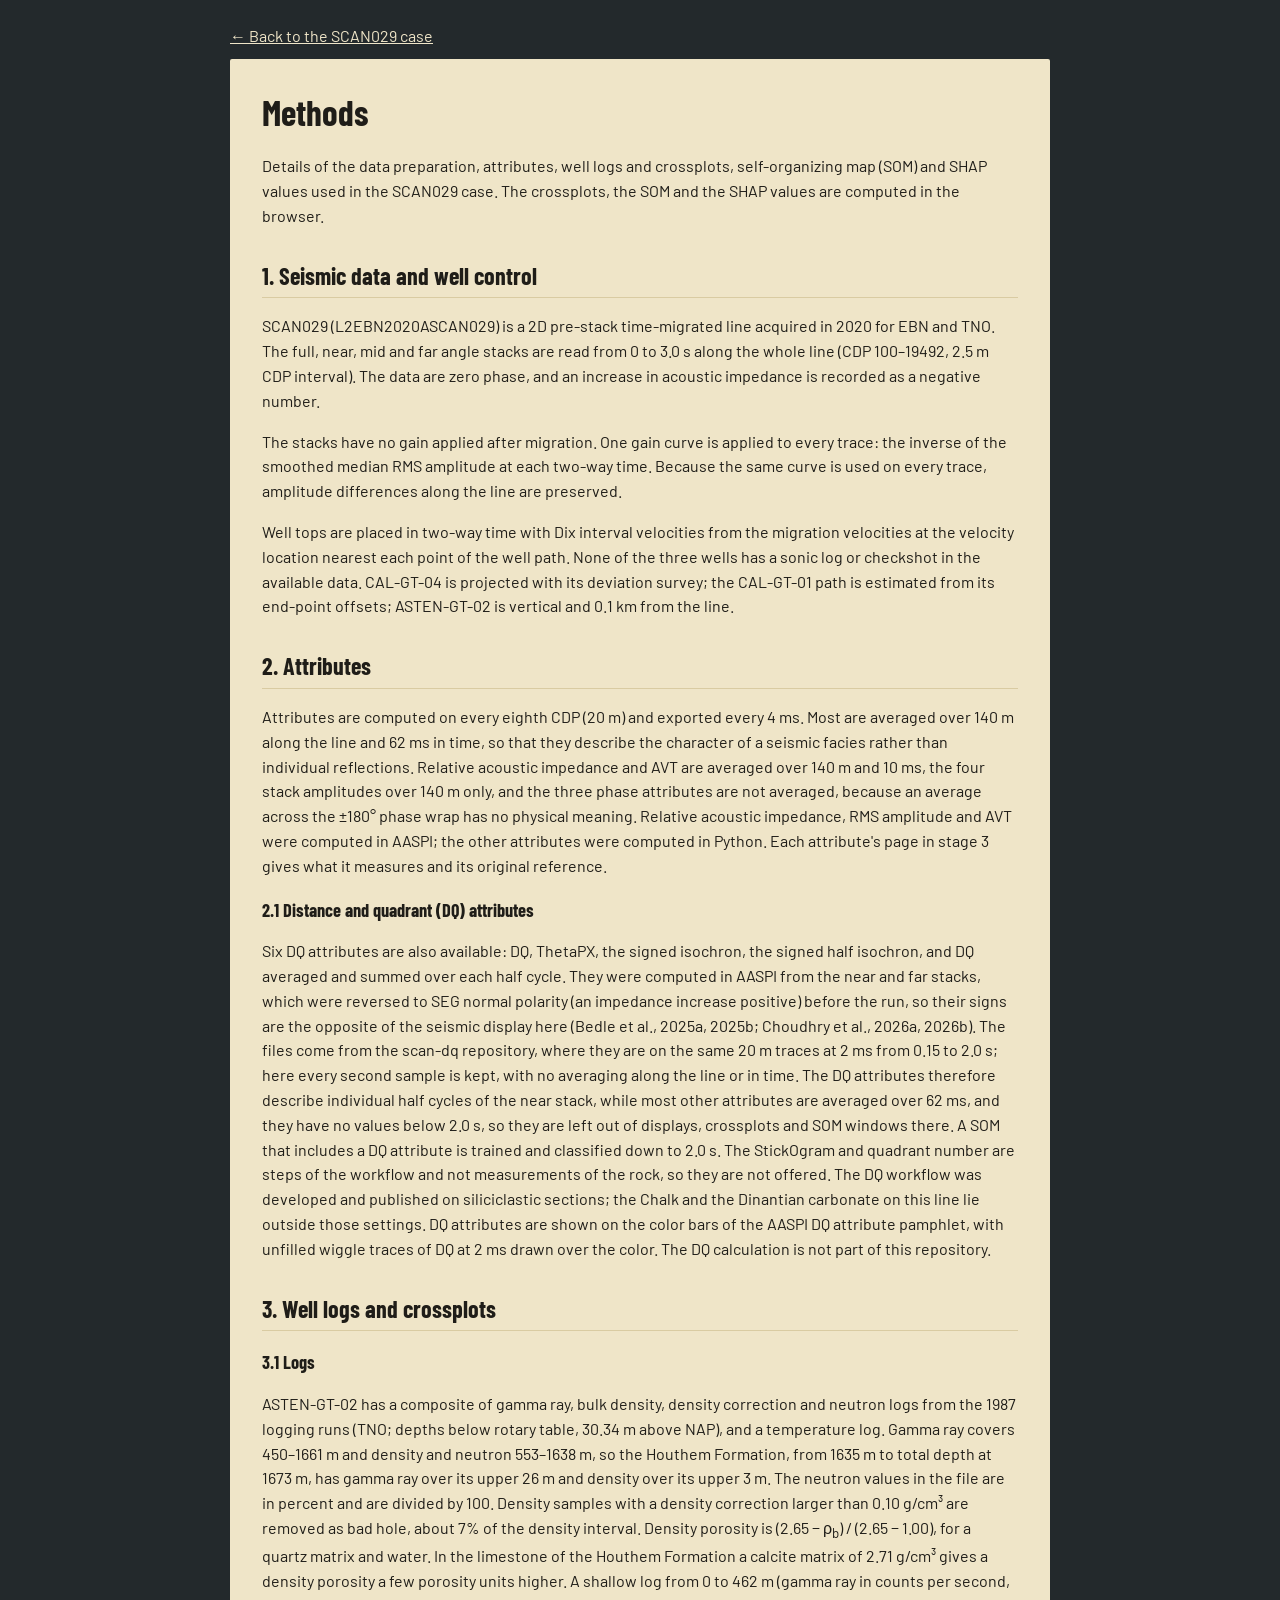
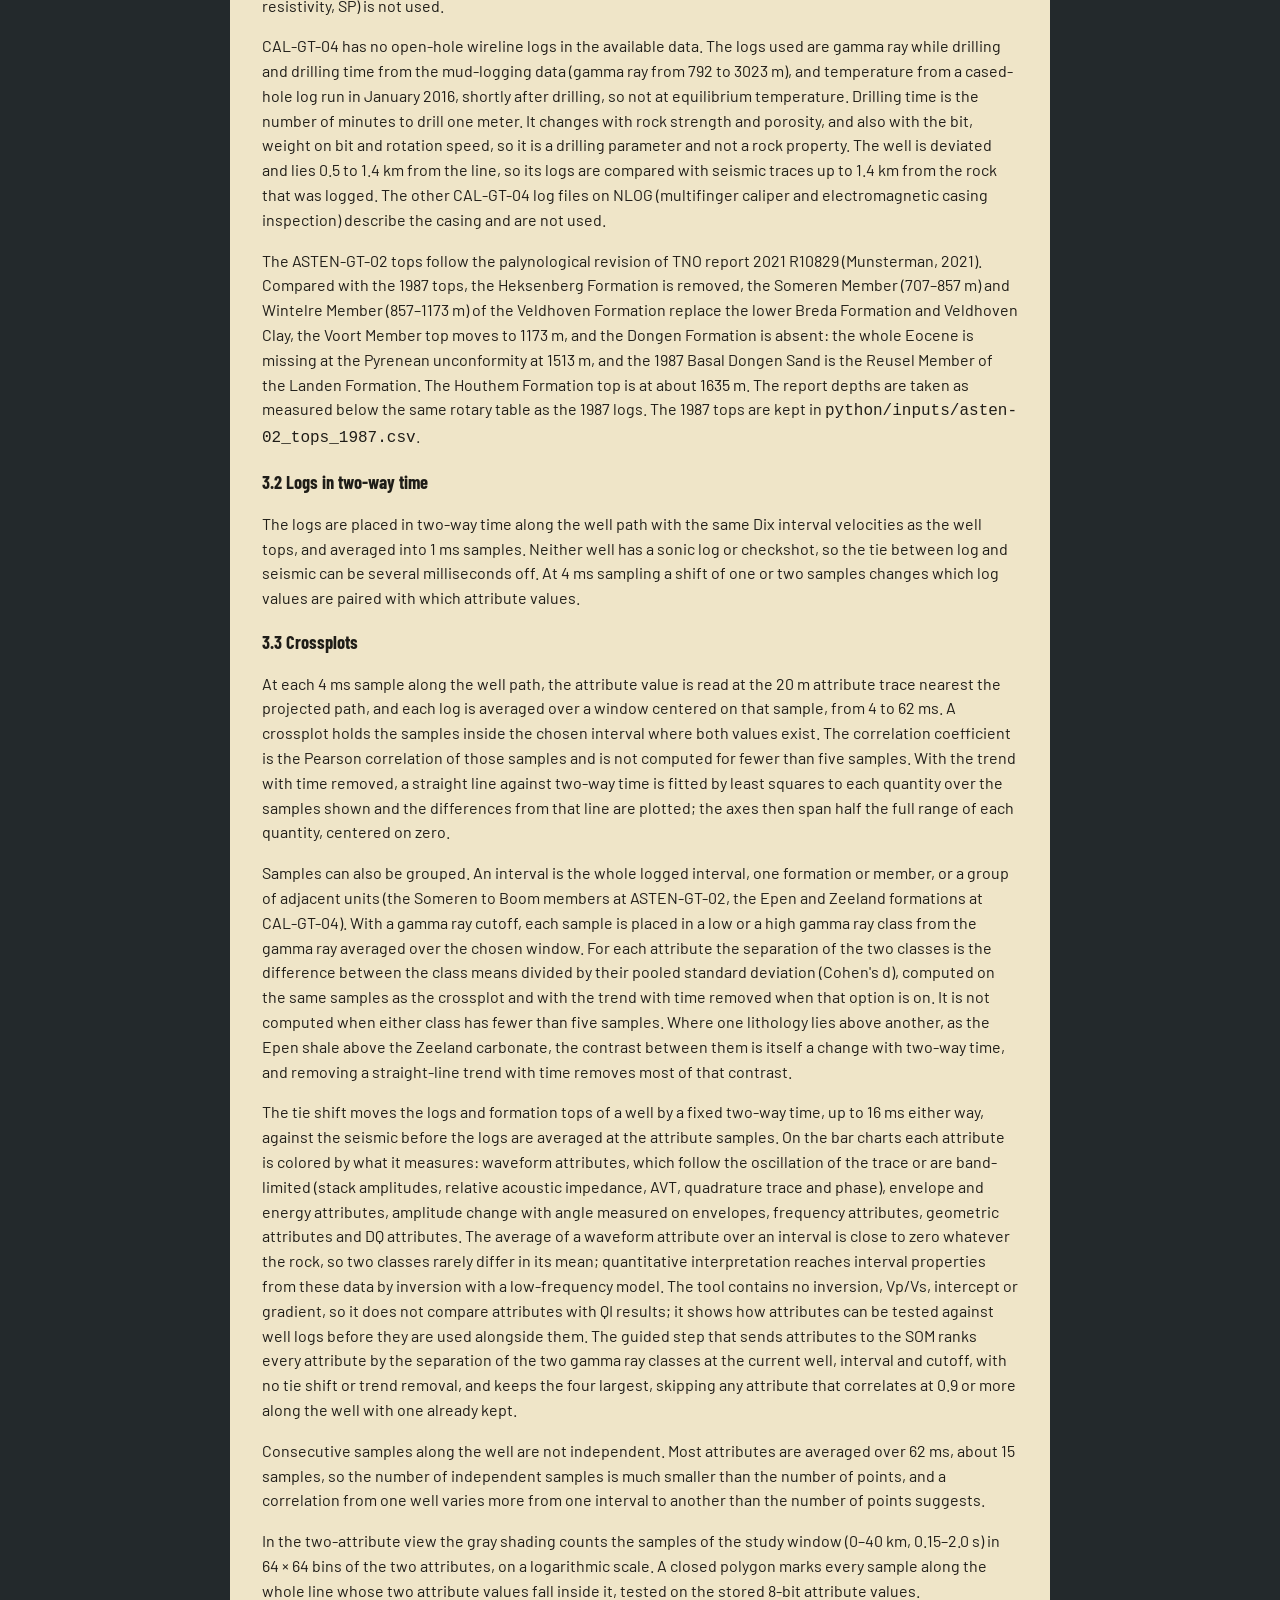
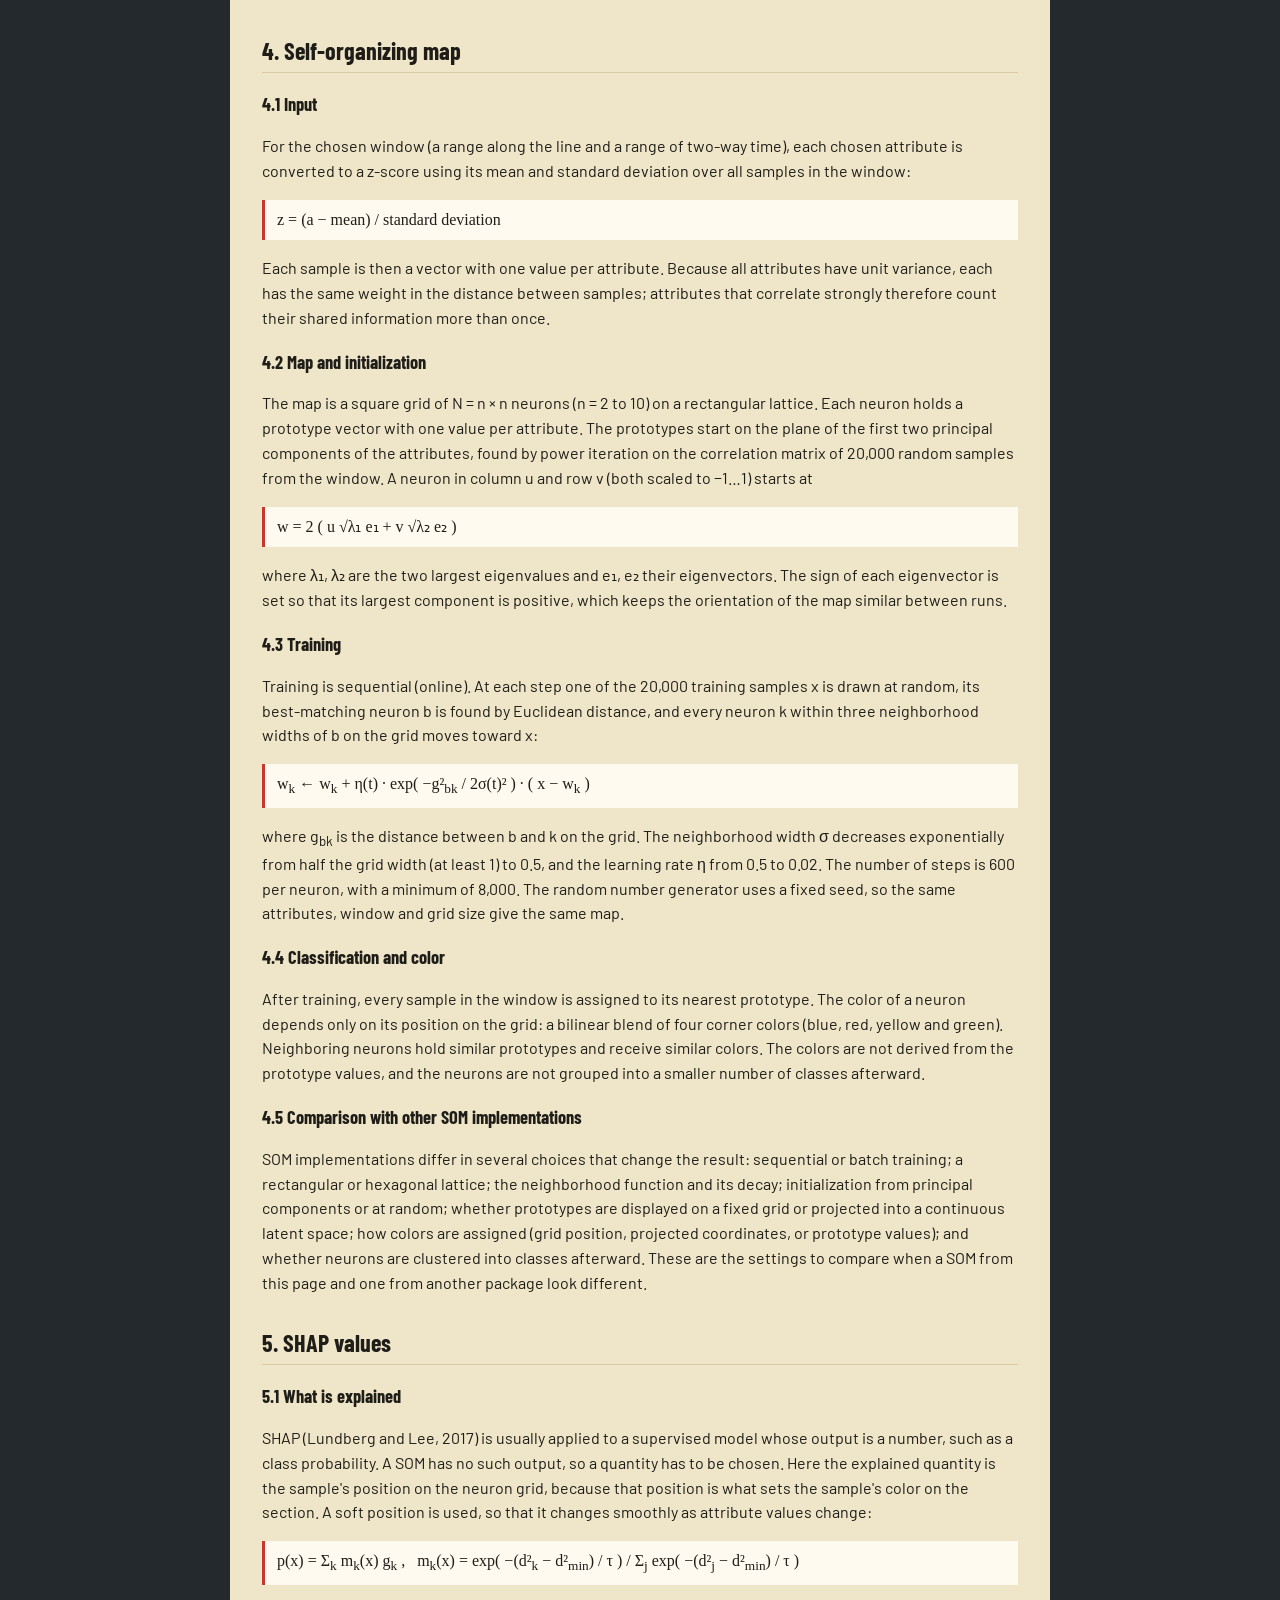
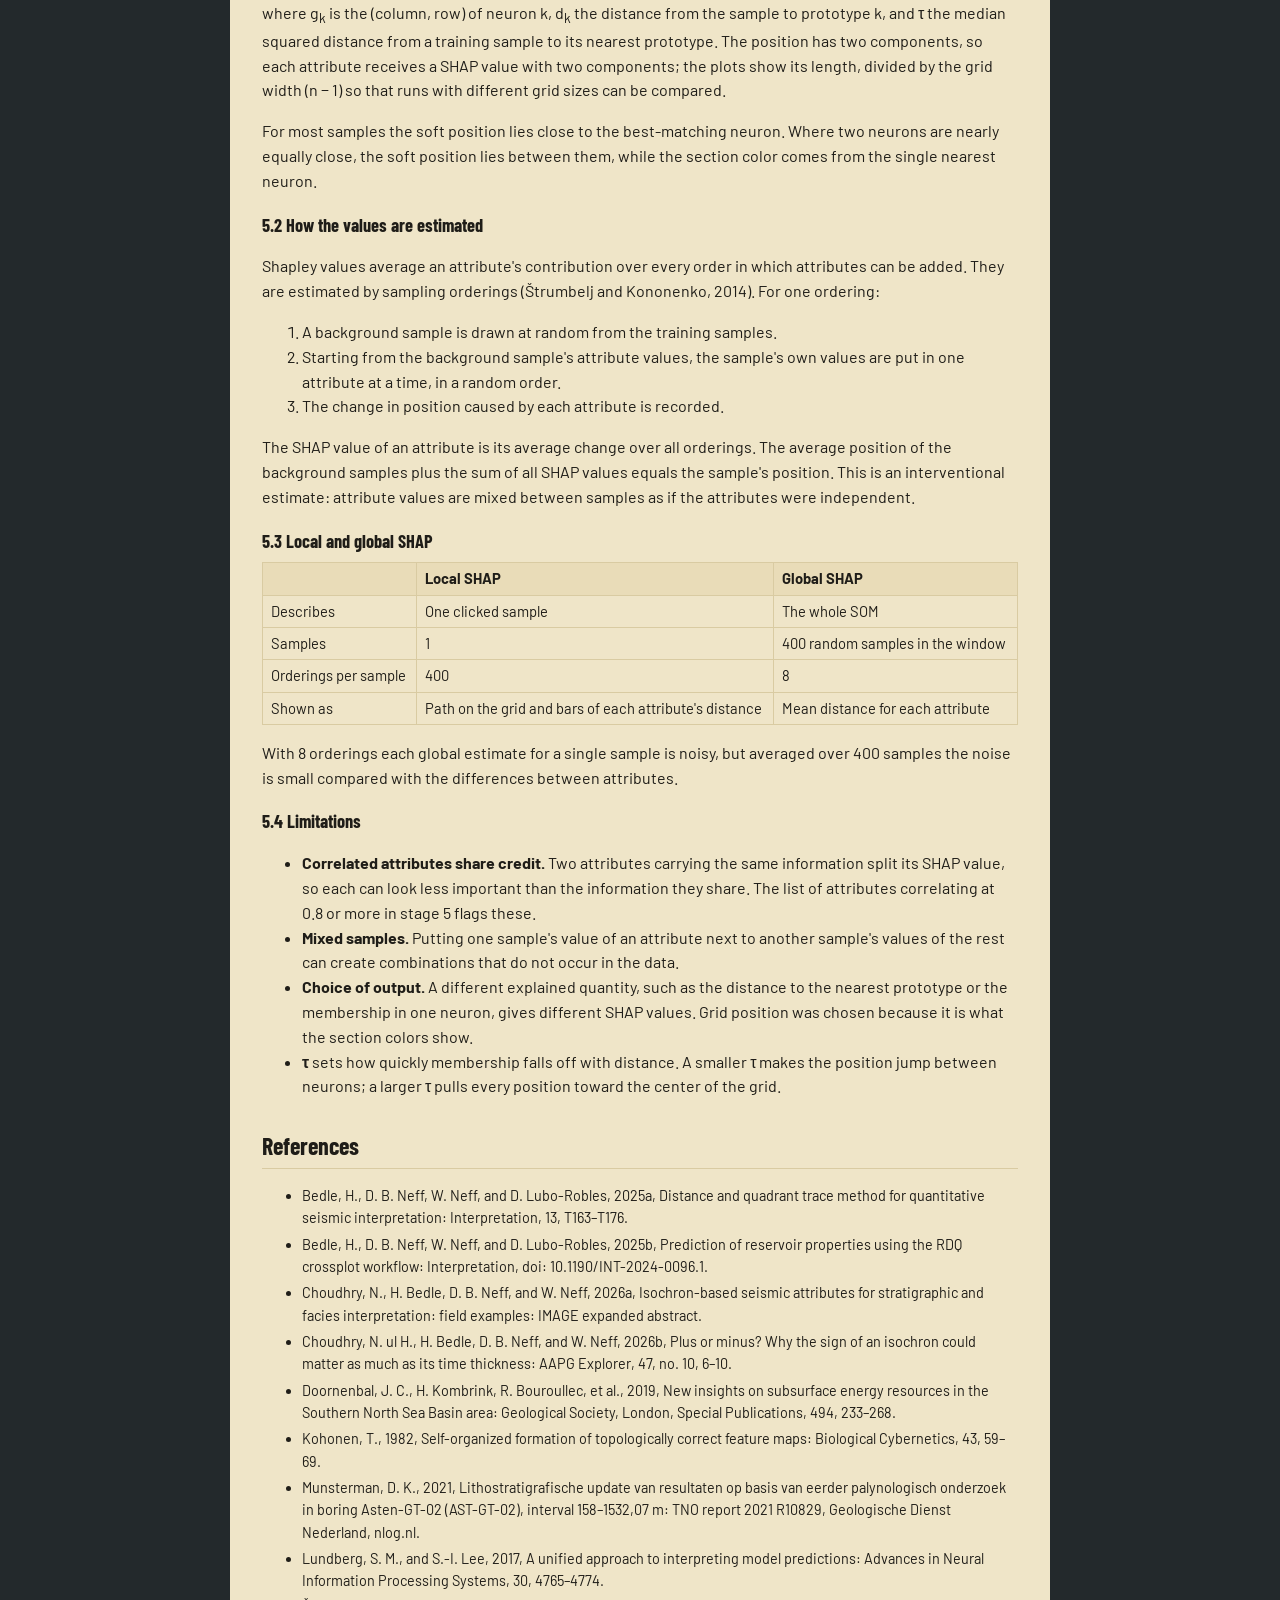
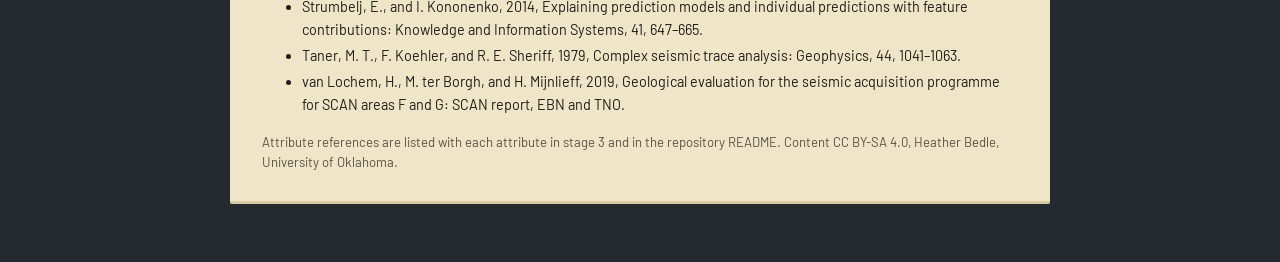
==== commit 750c4c5e: "Add files via upload" ====
--- a/methods.html
+++ b/methods.html
@@ -51,6 +51,8 @@
 <p>The logs are placed in two-way time along the well path with the same Dix interval velocities as the well tops, and averaged into 1 ms samples. Neither well has a sonic log or checkshot, so the tie between log and seismic can be several milliseconds off. At 4 ms sampling a shift of one or two samples changes which log values are paired with which attribute values.</p>
 <h3>3.3 Crossplots</h3>
 <p>At each 4 ms sample along the well path, the attribute value is read at the 20 m attribute trace nearest the projected path, and each log is averaged over a window centered on that sample, from 4 to 62 ms. A crossplot holds the samples inside the chosen interval where both values exist. The correlation coefficient is the Pearson correlation of those samples and is not computed for fewer than five samples. With the trend with time removed, a straight line against two-way time is fitted by least squares to each quantity over the samples shown and the differences from that line are plotted; the axes then span half the full range of each quantity, centered on zero.</p>
+<p>Samples can also be grouped. An interval is the whole logged interval, one formation or member, or a group of adjacent units (the Someren to Boom members at ASTEN-GT-02, the Epen and Zeeland formations at CAL-GT-04). With a gamma ray cutoff, each sample is placed in a low or a high gamma ray class from the gamma ray averaged over the chosen window. For each attribute the separation of the two classes is the difference between the class means divided by their pooled standard deviation (Cohen's d), computed on the same samples as the crossplot and with the trend with time removed when that option is on. It is not computed when either class has fewer than five samples. Where one lithology lies above another, as the Epen shale above the Zeeland carbonate, the contrast between them is itself a change with two-way time, and removing a straight-line trend with time removes most of that contrast.</p>
+<p>The tie shift moves the logs and formation tops of a well by a fixed two-way time, up to 16 ms either way, against the seismic before the logs are averaged at the attribute samples. On the bar charts each attribute is colored by what it measures: waveform attributes, which follow the oscillation of the trace or are band-limited (stack amplitudes, relative acoustic impedance, AVT, quadrature trace and phase), envelope and energy attributes, amplitude change with angle measured on envelopes, frequency attributes, geometric attributes and DQ attributes. The average of a waveform attribute over an interval is close to zero whatever the rock, so two classes rarely differ in its mean; quantitative interpretation reaches interval properties from these data by inversion with a low-frequency model. The tool contains no inversion, Vp/Vs, intercept or gradient, so it does not compare attributes with QI results; it shows how attributes can be tested against well logs before they are used alongside them. The guided step that sends attributes to the SOM ranks every attribute by the separation of the two gamma ray classes at the current well, interval and cutoff, with no tie shift or trend removal, and keeps the four largest, skipping any attribute that correlates at 0.9 or more along the well with one already kept.</p>
 <p>Consecutive samples along the well are not independent. Most attributes are averaged over 62 ms, about 15 samples, so the number of independent samples is much smaller than the number of points, and a correlation from one well varies more from one interval to another than the number of points suggests.</p>
 <p>In the two-attribute view the gray shading counts the samples of the study window (0–40 km, 0.15–2.0 s) in 64 × 64 bins of the two attributes, on a logarithmic scale. A closed polygon marks every sample along the whole line whose two attribute values fall inside it, tested on the stored 8-bit attribute values.</p>
 
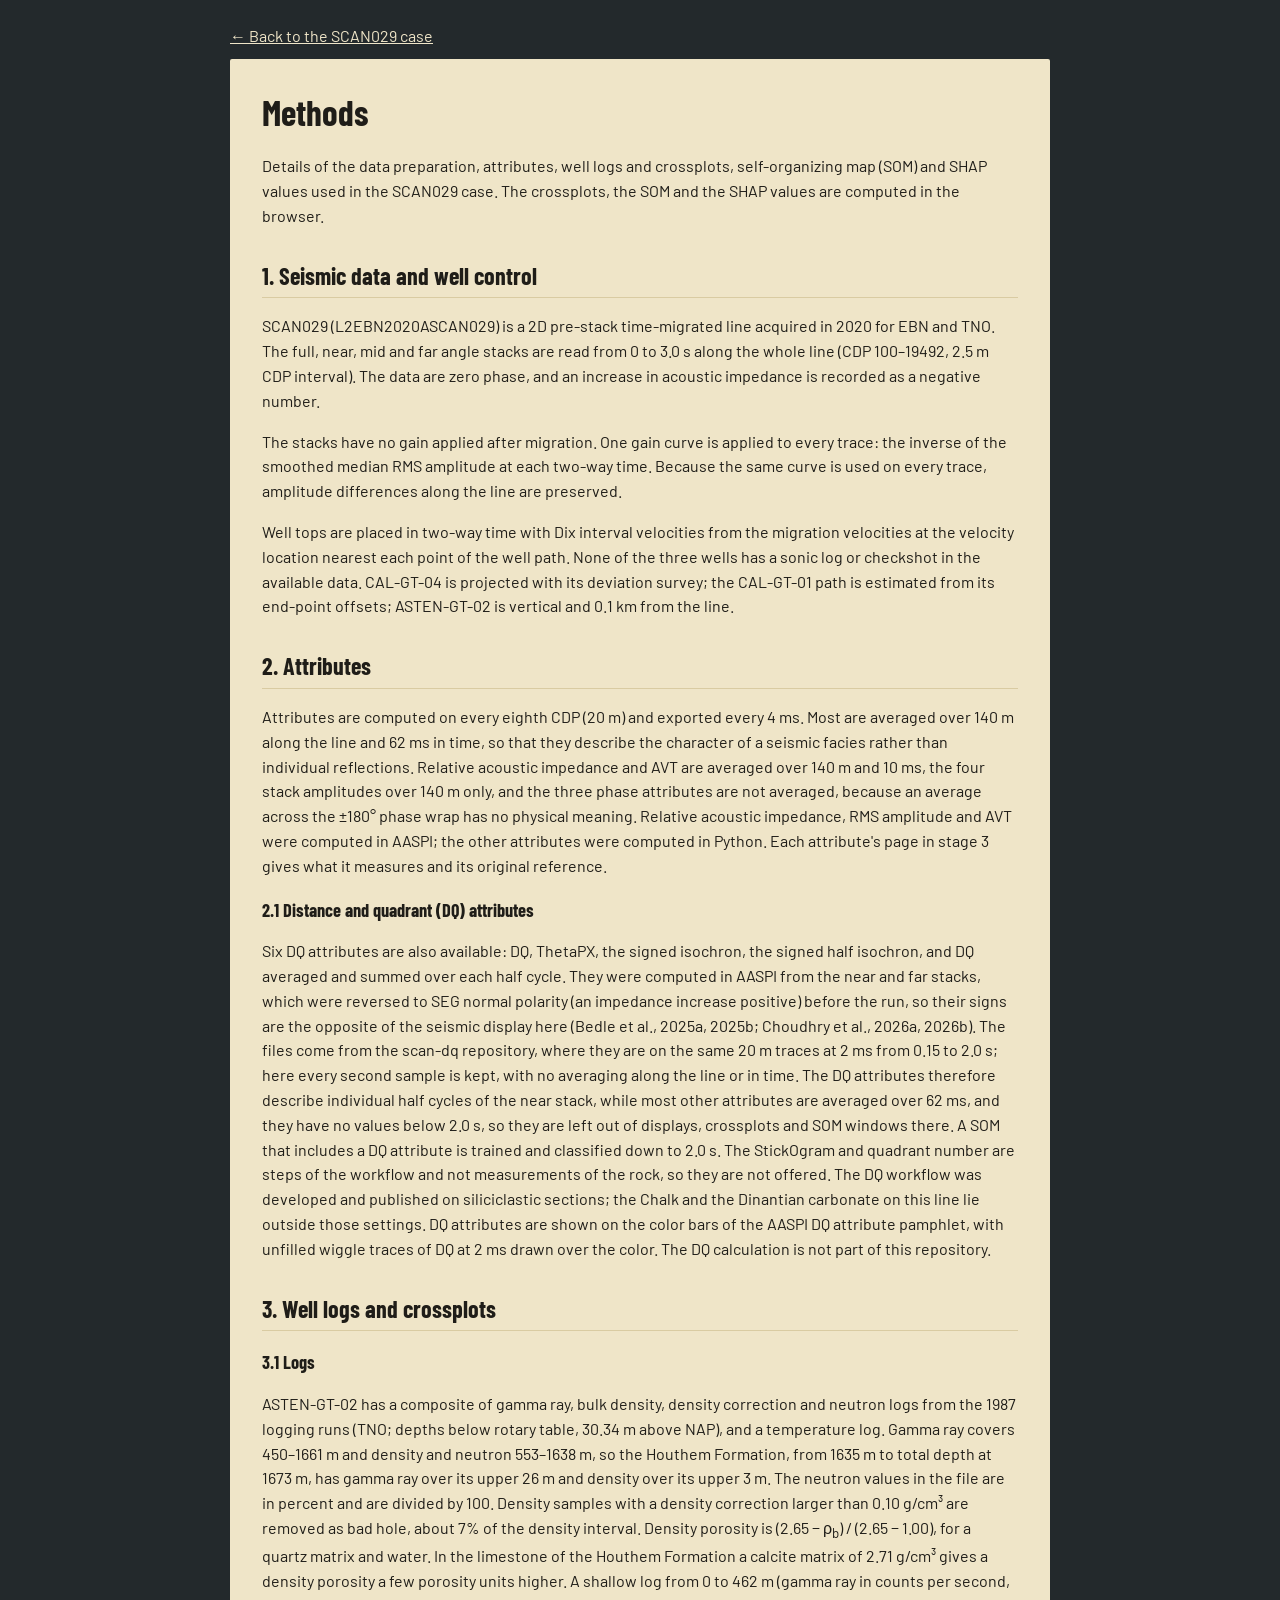
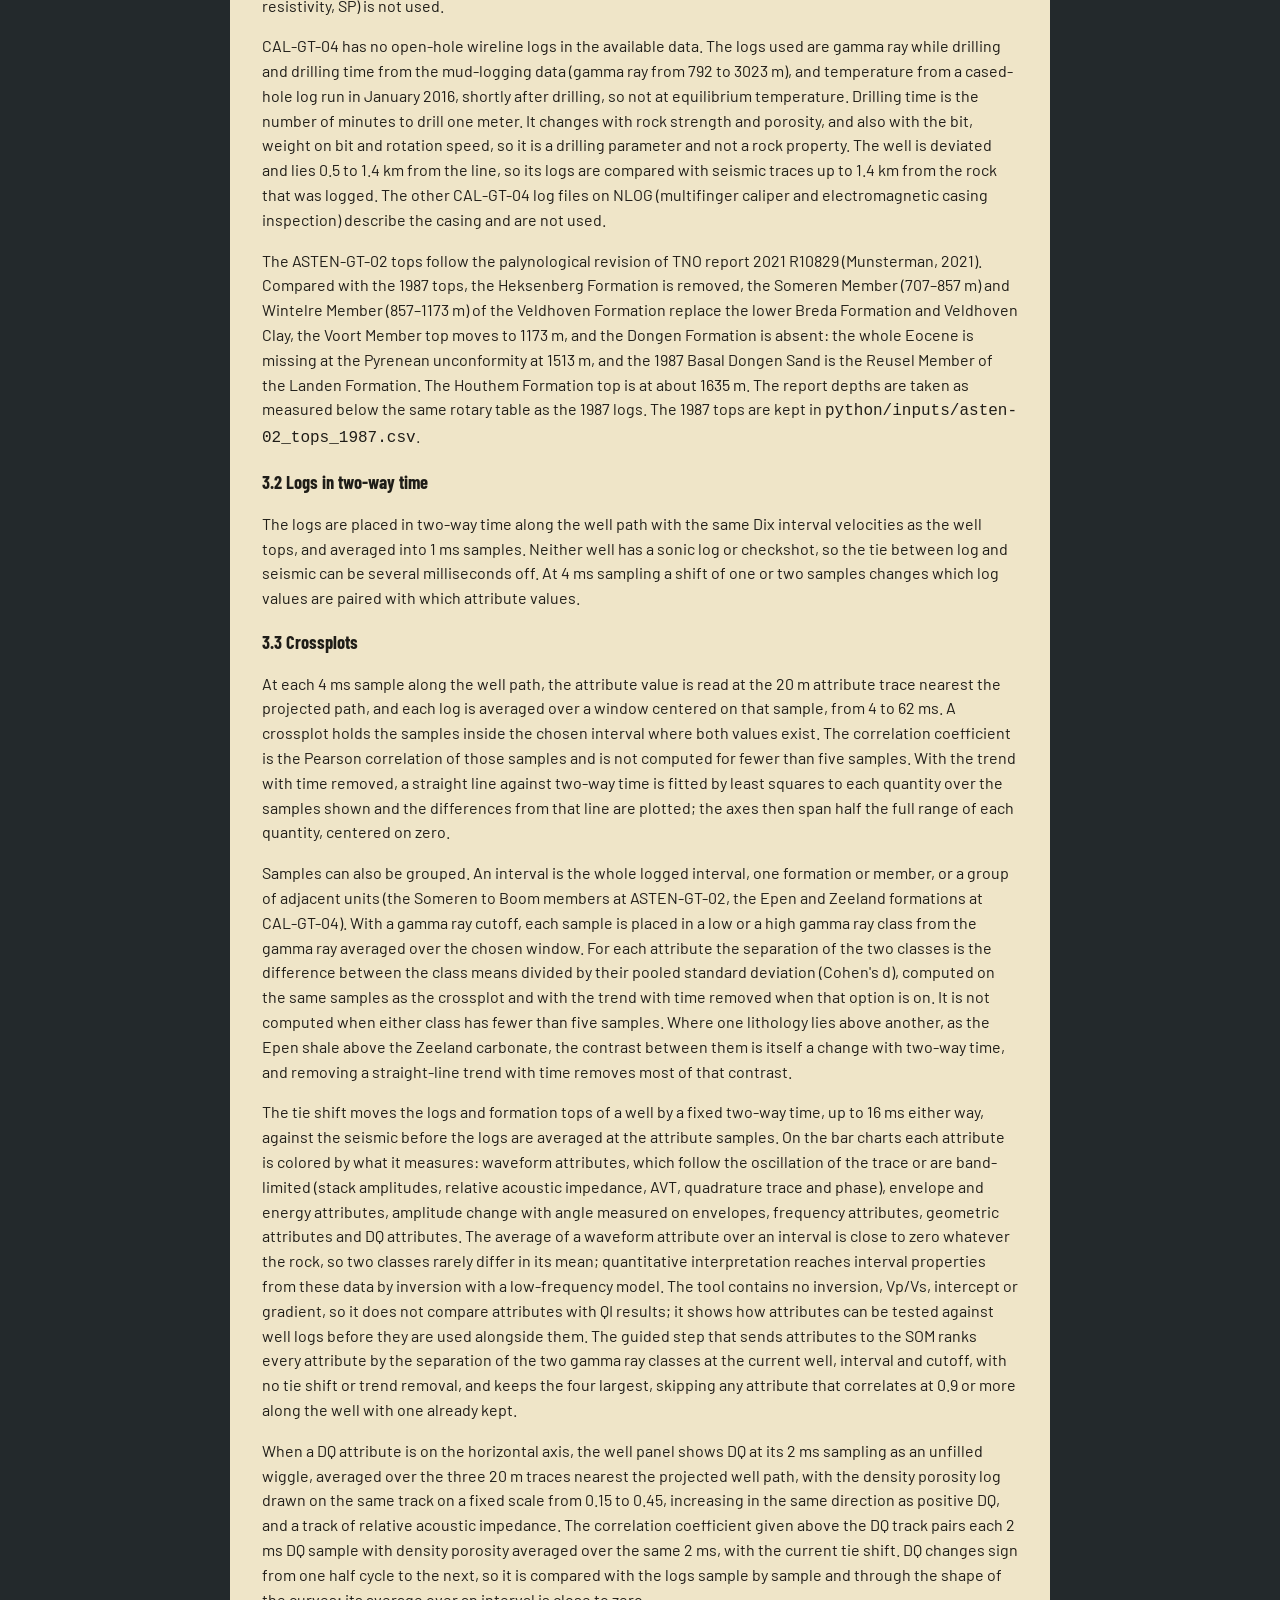
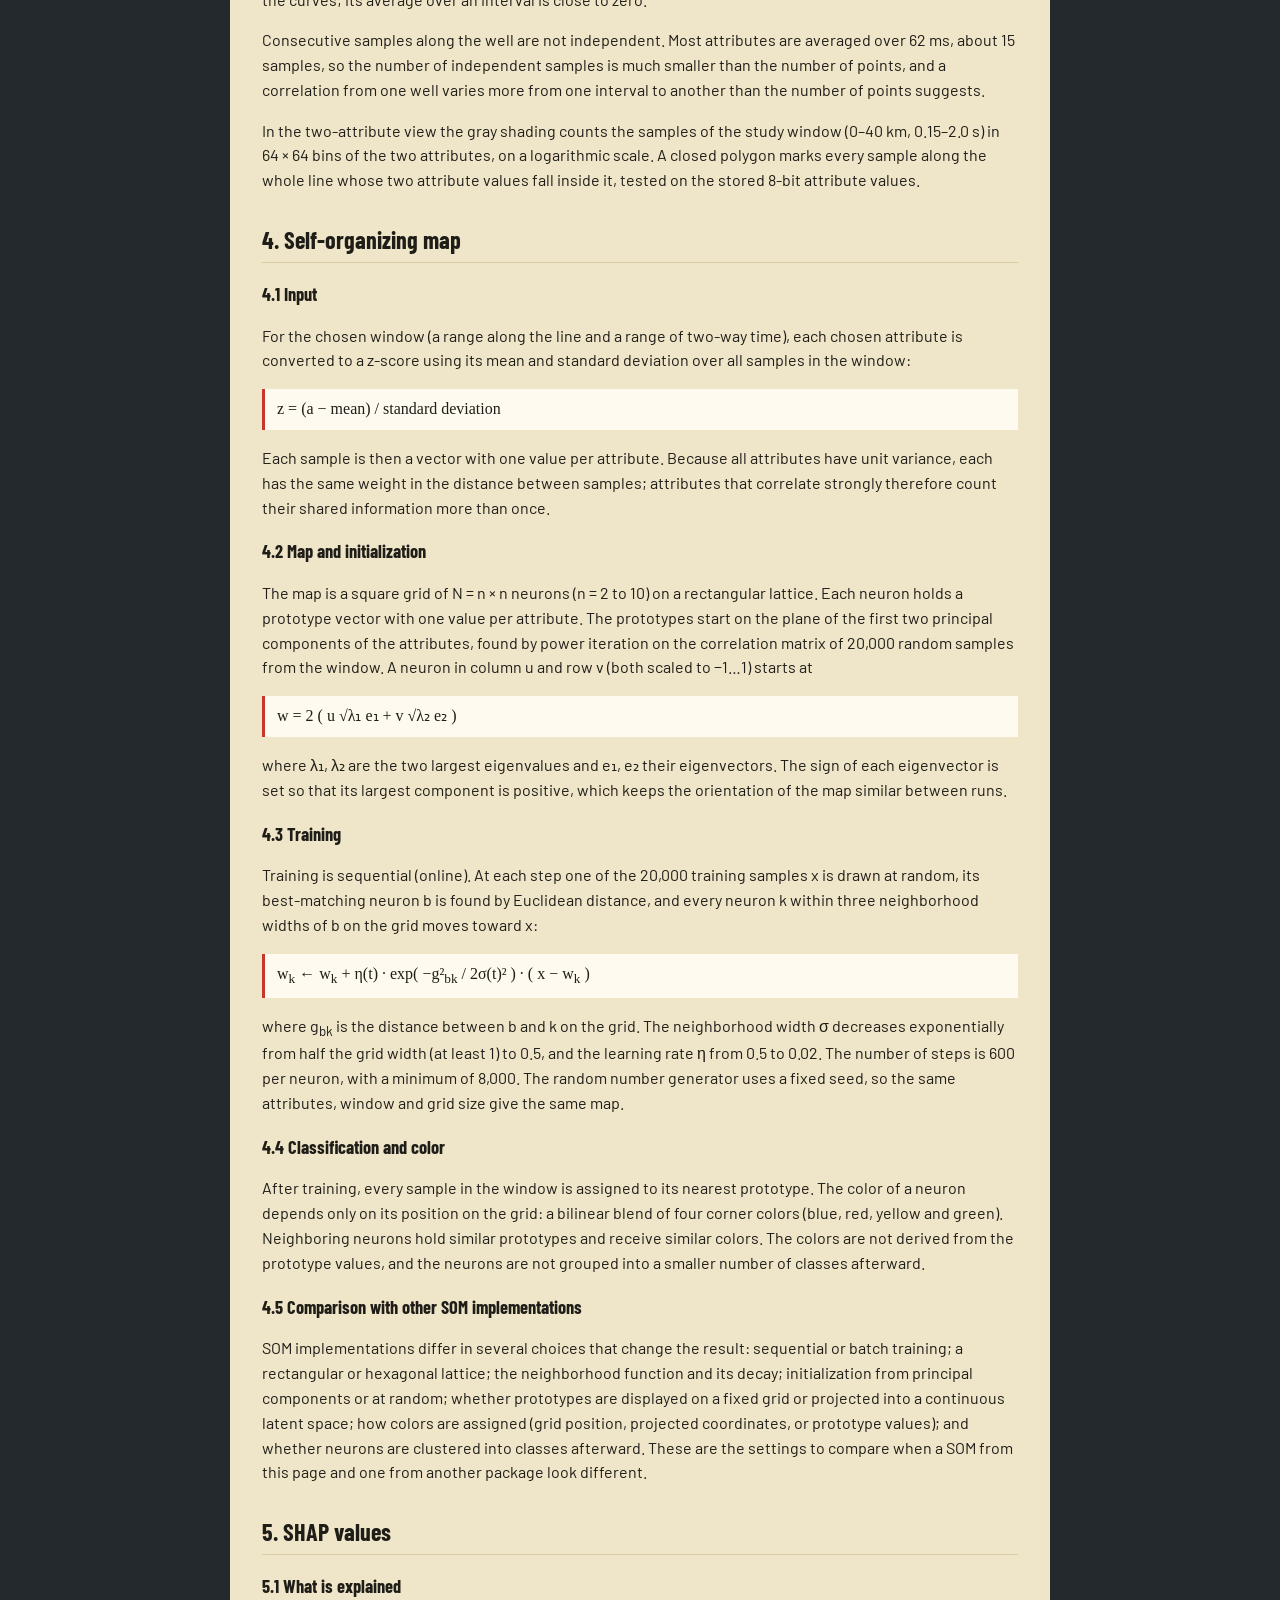
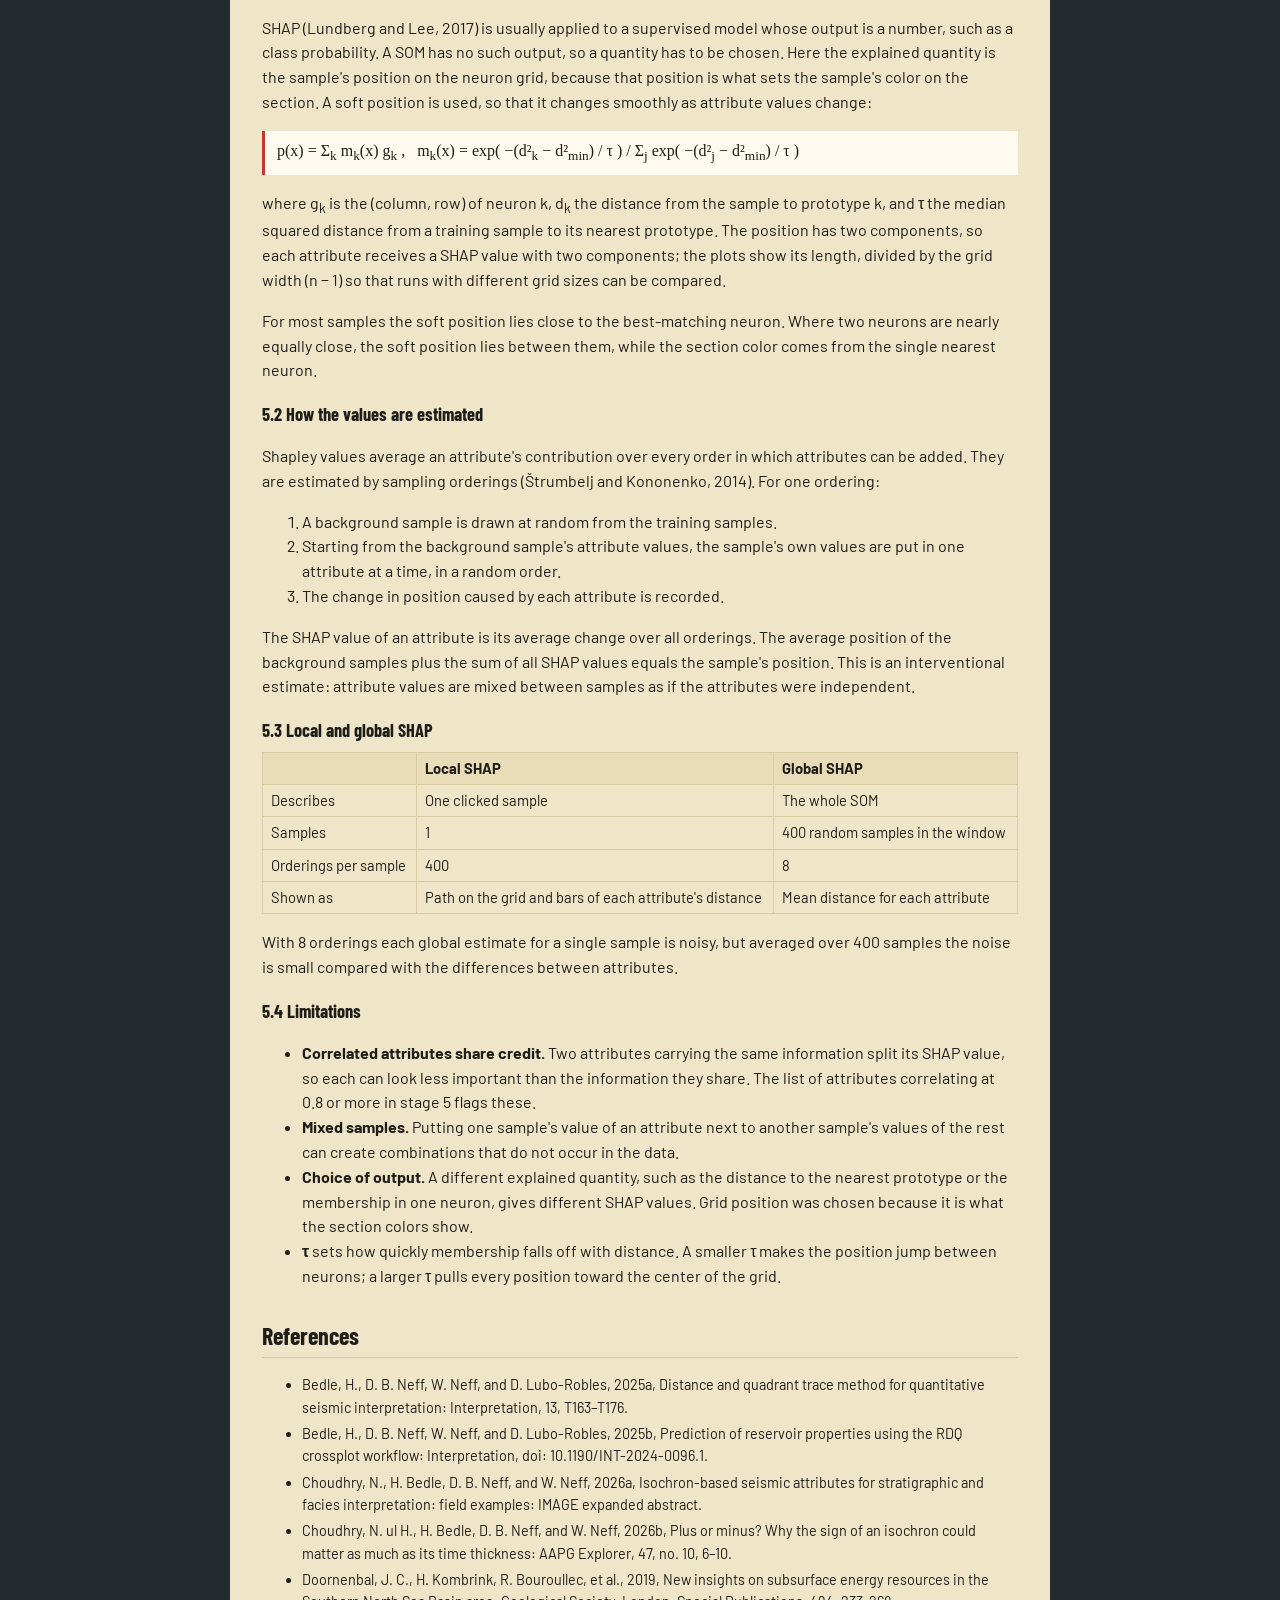
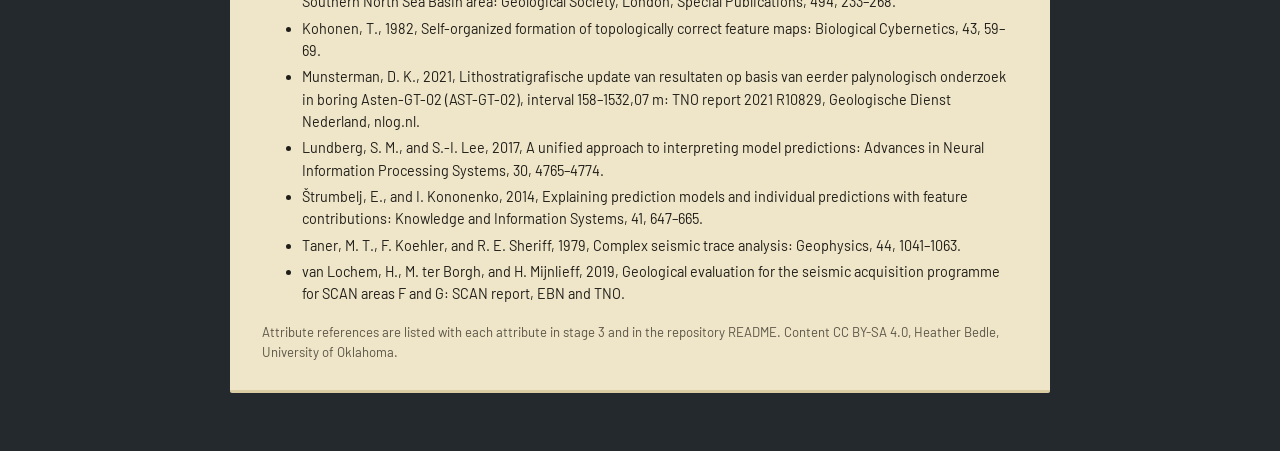
==== commit eebd4ca0: "Add files via upload" ====
--- a/methods.html
+++ b/methods.html
@@ -53,6 +53,7 @@
 <p>At each 4 ms sample along the well path, the attribute value is read at the 20 m attribute trace nearest the projected path, and each log is averaged over a window centered on that sample, from 4 to 62 ms. A crossplot holds the samples inside the chosen interval where both values exist. The correlation coefficient is the Pearson correlation of those samples and is not computed for fewer than five samples. With the trend with time removed, a straight line against two-way time is fitted by least squares to each quantity over the samples shown and the differences from that line are plotted; the axes then span half the full range of each quantity, centered on zero.</p>
 <p>Samples can also be grouped. An interval is the whole logged interval, one formation or member, or a group of adjacent units (the Someren to Boom members at ASTEN-GT-02, the Epen and Zeeland formations at CAL-GT-04). With a gamma ray cutoff, each sample is placed in a low or a high gamma ray class from the gamma ray averaged over the chosen window. For each attribute the separation of the two classes is the difference between the class means divided by their pooled standard deviation (Cohen's d), computed on the same samples as the crossplot and with the trend with time removed when that option is on. It is not computed when either class has fewer than five samples. Where one lithology lies above another, as the Epen shale above the Zeeland carbonate, the contrast between them is itself a change with two-way time, and removing a straight-line trend with time removes most of that contrast.</p>
 <p>The tie shift moves the logs and formation tops of a well by a fixed two-way time, up to 16 ms either way, against the seismic before the logs are averaged at the attribute samples. On the bar charts each attribute is colored by what it measures: waveform attributes, which follow the oscillation of the trace or are band-limited (stack amplitudes, relative acoustic impedance, AVT, quadrature trace and phase), envelope and energy attributes, amplitude change with angle measured on envelopes, frequency attributes, geometric attributes and DQ attributes. The average of a waveform attribute over an interval is close to zero whatever the rock, so two classes rarely differ in its mean; quantitative interpretation reaches interval properties from these data by inversion with a low-frequency model. The tool contains no inversion, Vp/Vs, intercept or gradient, so it does not compare attributes with QI results; it shows how attributes can be tested against well logs before they are used alongside them. The guided step that sends attributes to the SOM ranks every attribute by the separation of the two gamma ray classes at the current well, interval and cutoff, with no tie shift or trend removal, and keeps the four largest, skipping any attribute that correlates at 0.9 or more along the well with one already kept.</p>
+<p>When a DQ attribute is on the horizontal axis, the well panel shows DQ at its 2 ms sampling as an unfilled wiggle, averaged over the three 20 m traces nearest the projected well path, with the density porosity log drawn on the same track on a fixed scale from 0.15 to 0.45, increasing in the same direction as positive DQ, and a track of relative acoustic impedance. The correlation coefficient given above the DQ track pairs each 2 ms DQ sample with density porosity averaged over the same 2 ms, with the current tie shift. DQ changes sign from one half cycle to the next, so it is compared with the logs sample by sample and through the shape of the curves; its average over an interval is close to zero.</p>
 <p>Consecutive samples along the well are not independent. Most attributes are averaged over 62 ms, about 15 samples, so the number of independent samples is much smaller than the number of points, and a correlation from one well varies more from one interval to another than the number of points suggests.</p>
 <p>In the two-attribute view the gray shading counts the samples of the study window (0–40 km, 0.15–2.0 s) in 64 × 64 bins of the two attributes, on a logarithmic scale. A closed polygon marks every sample along the whole line whose two attribute values fall inside it, tested on the stored 8-bit attribute values.</p>
 
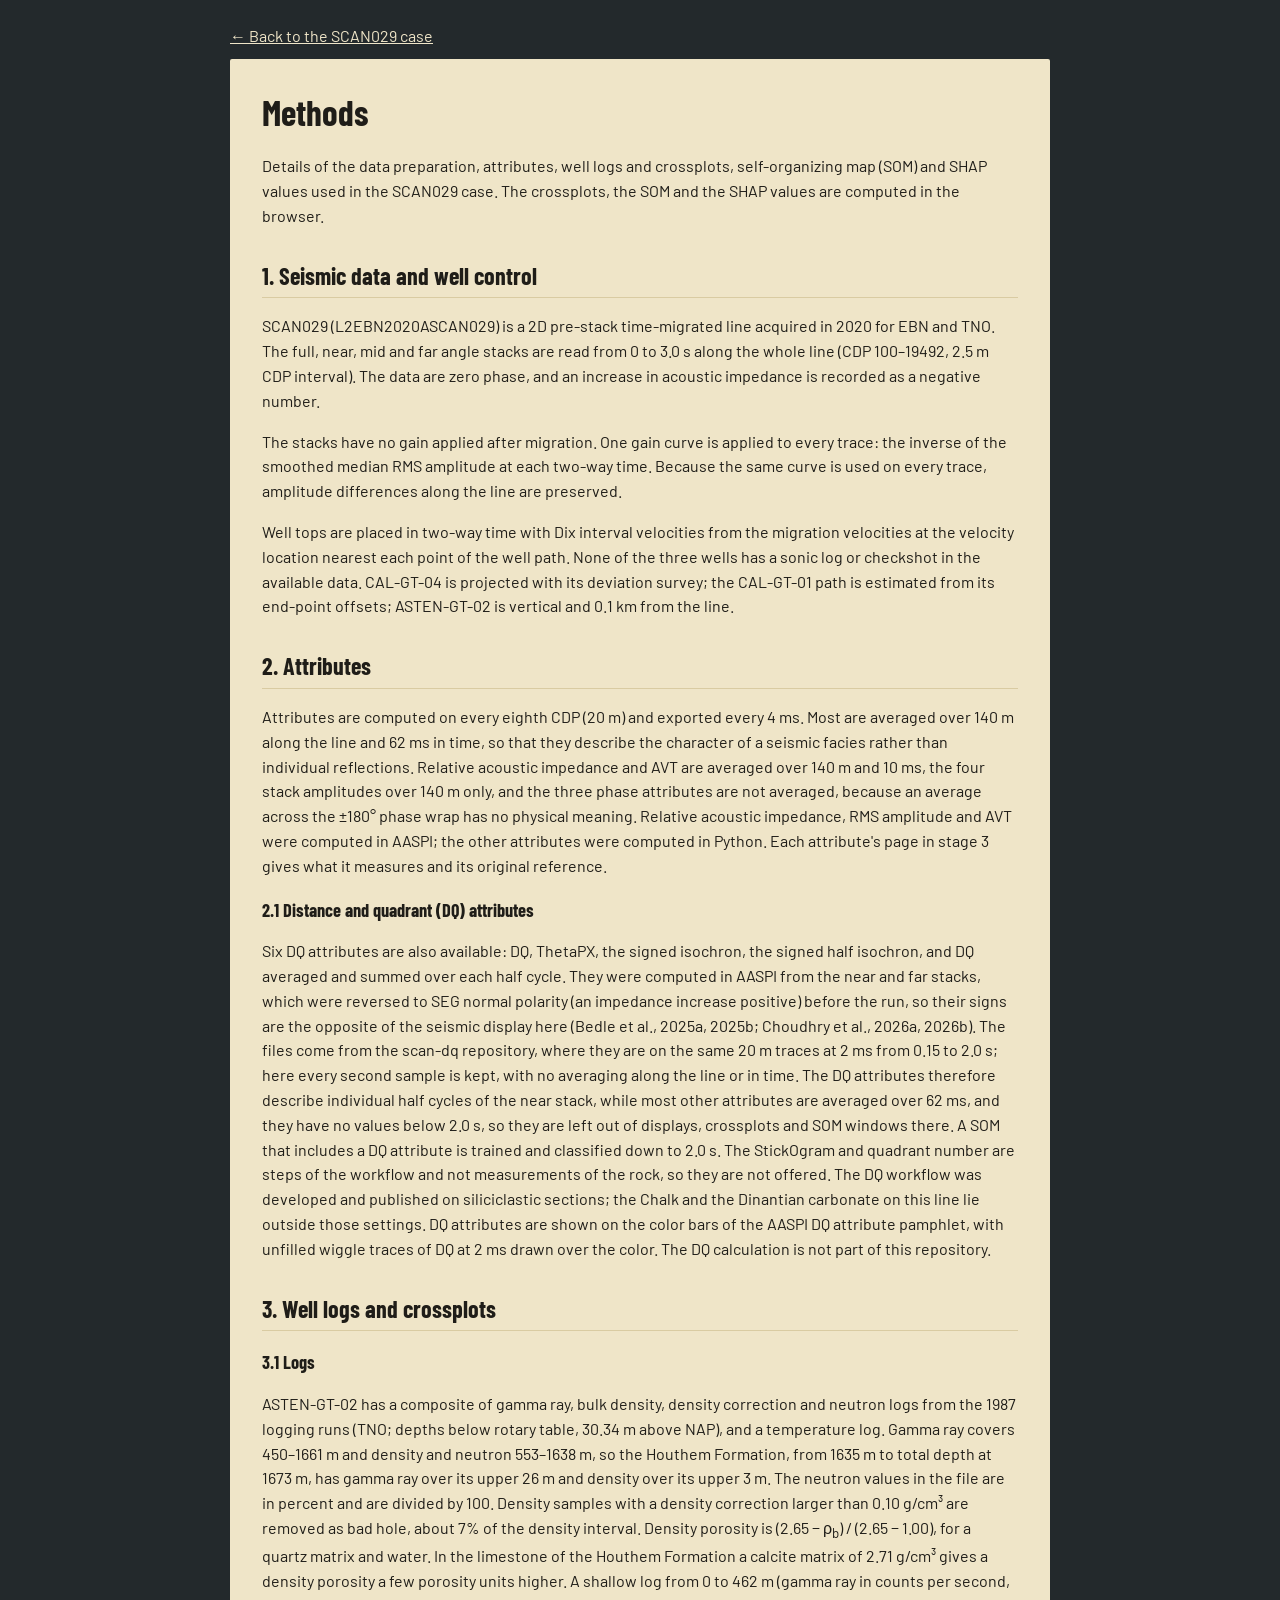
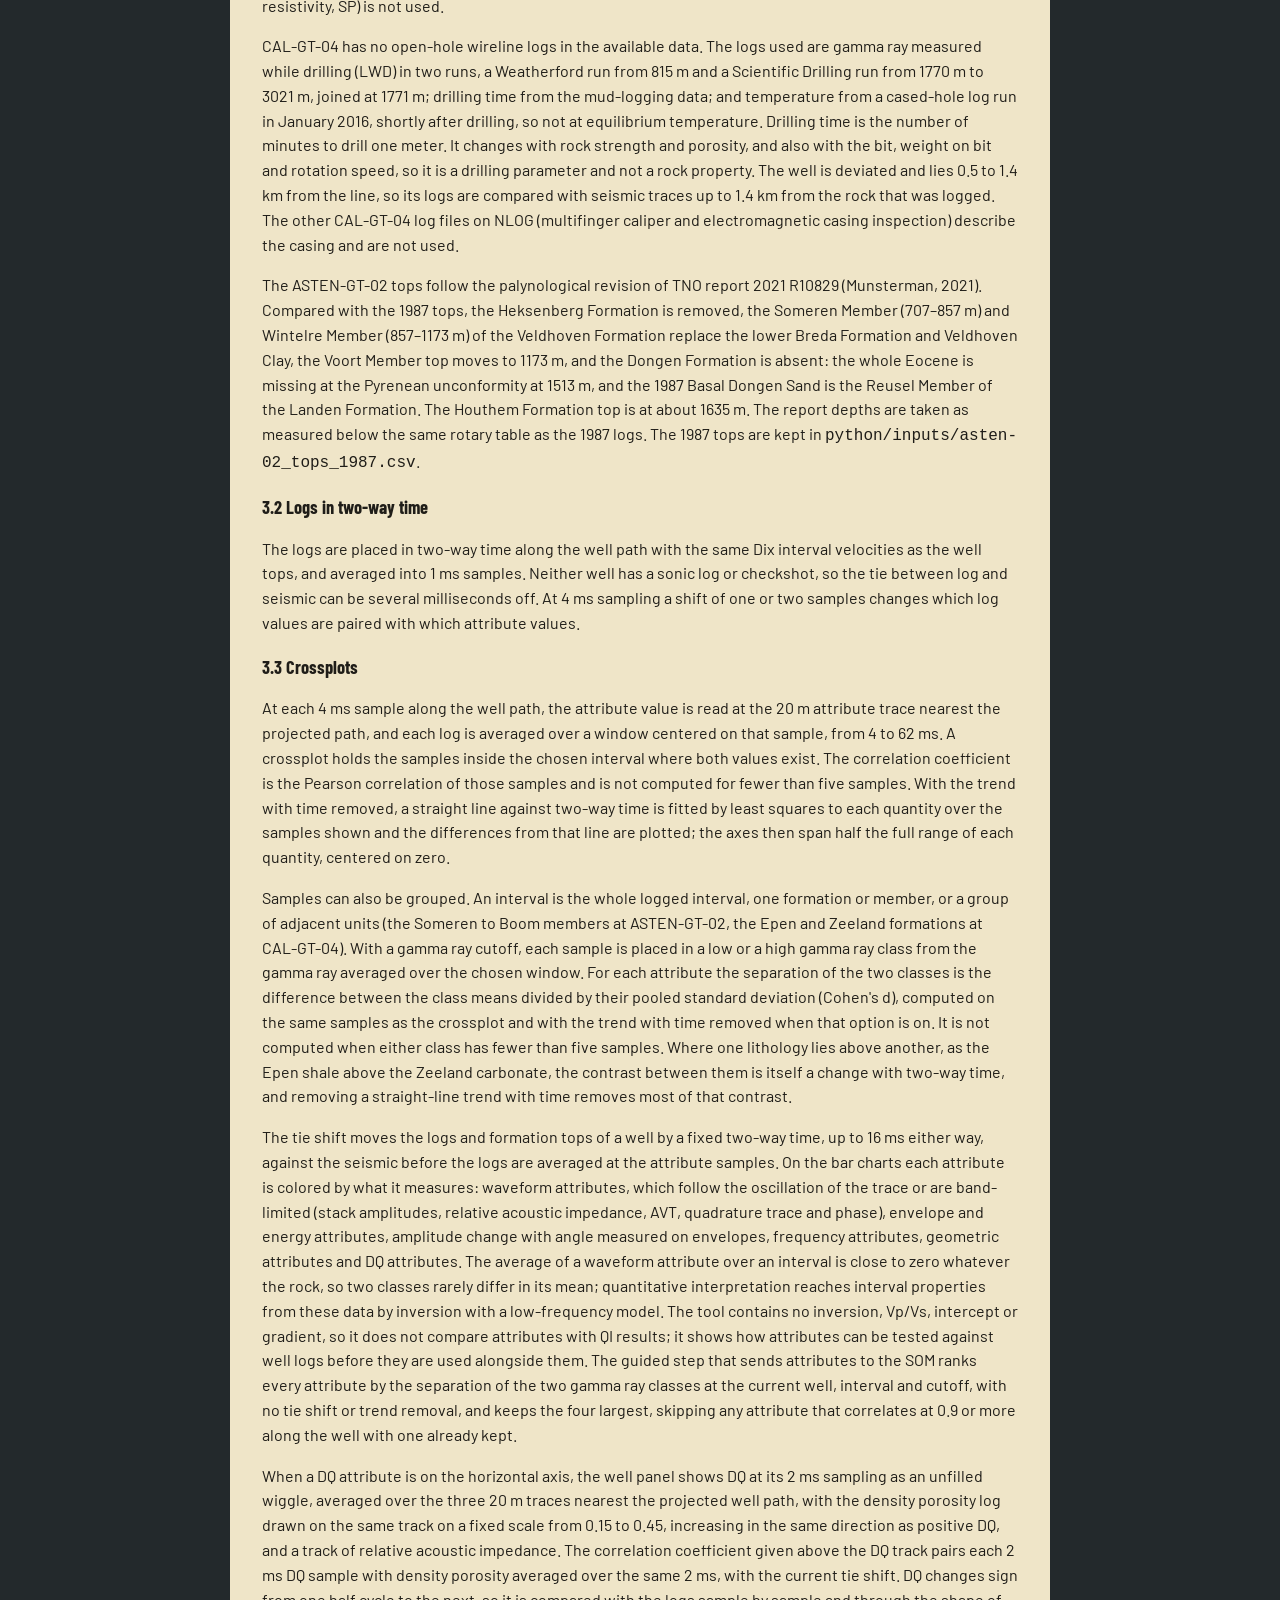
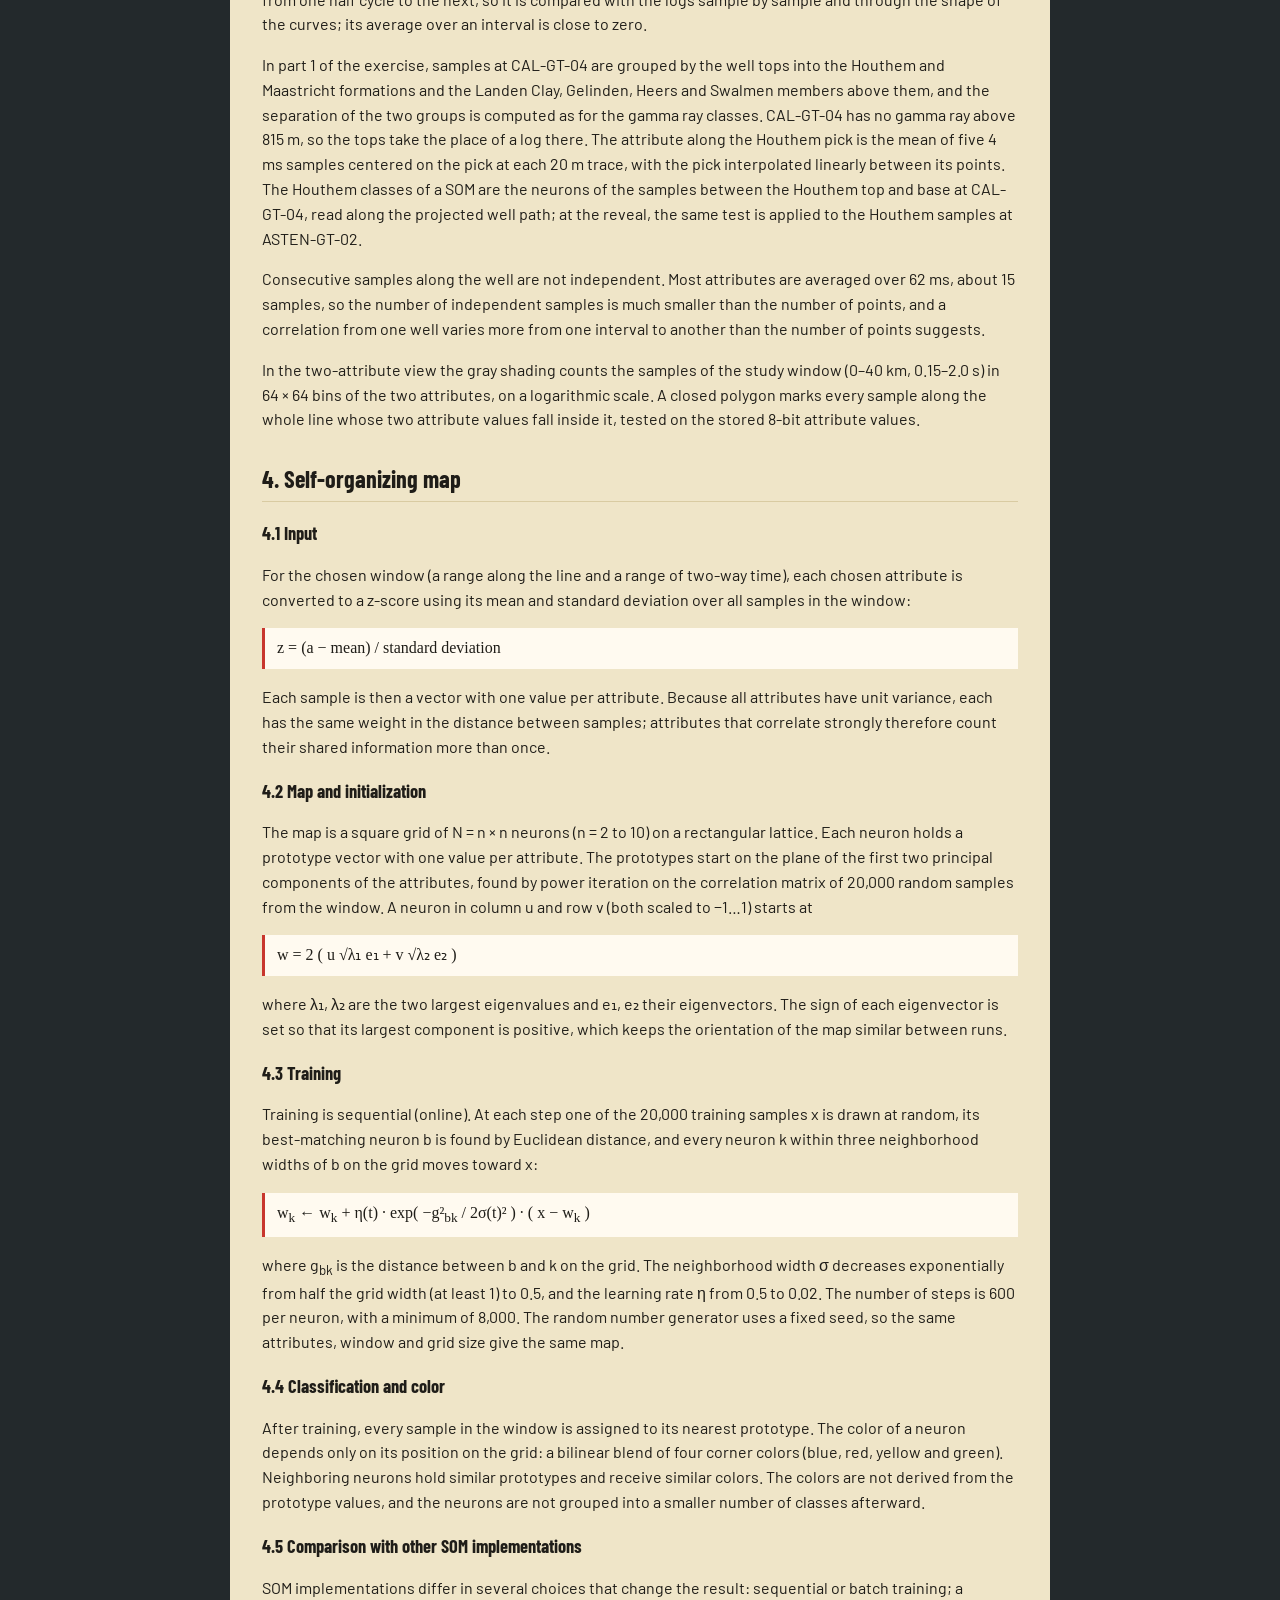
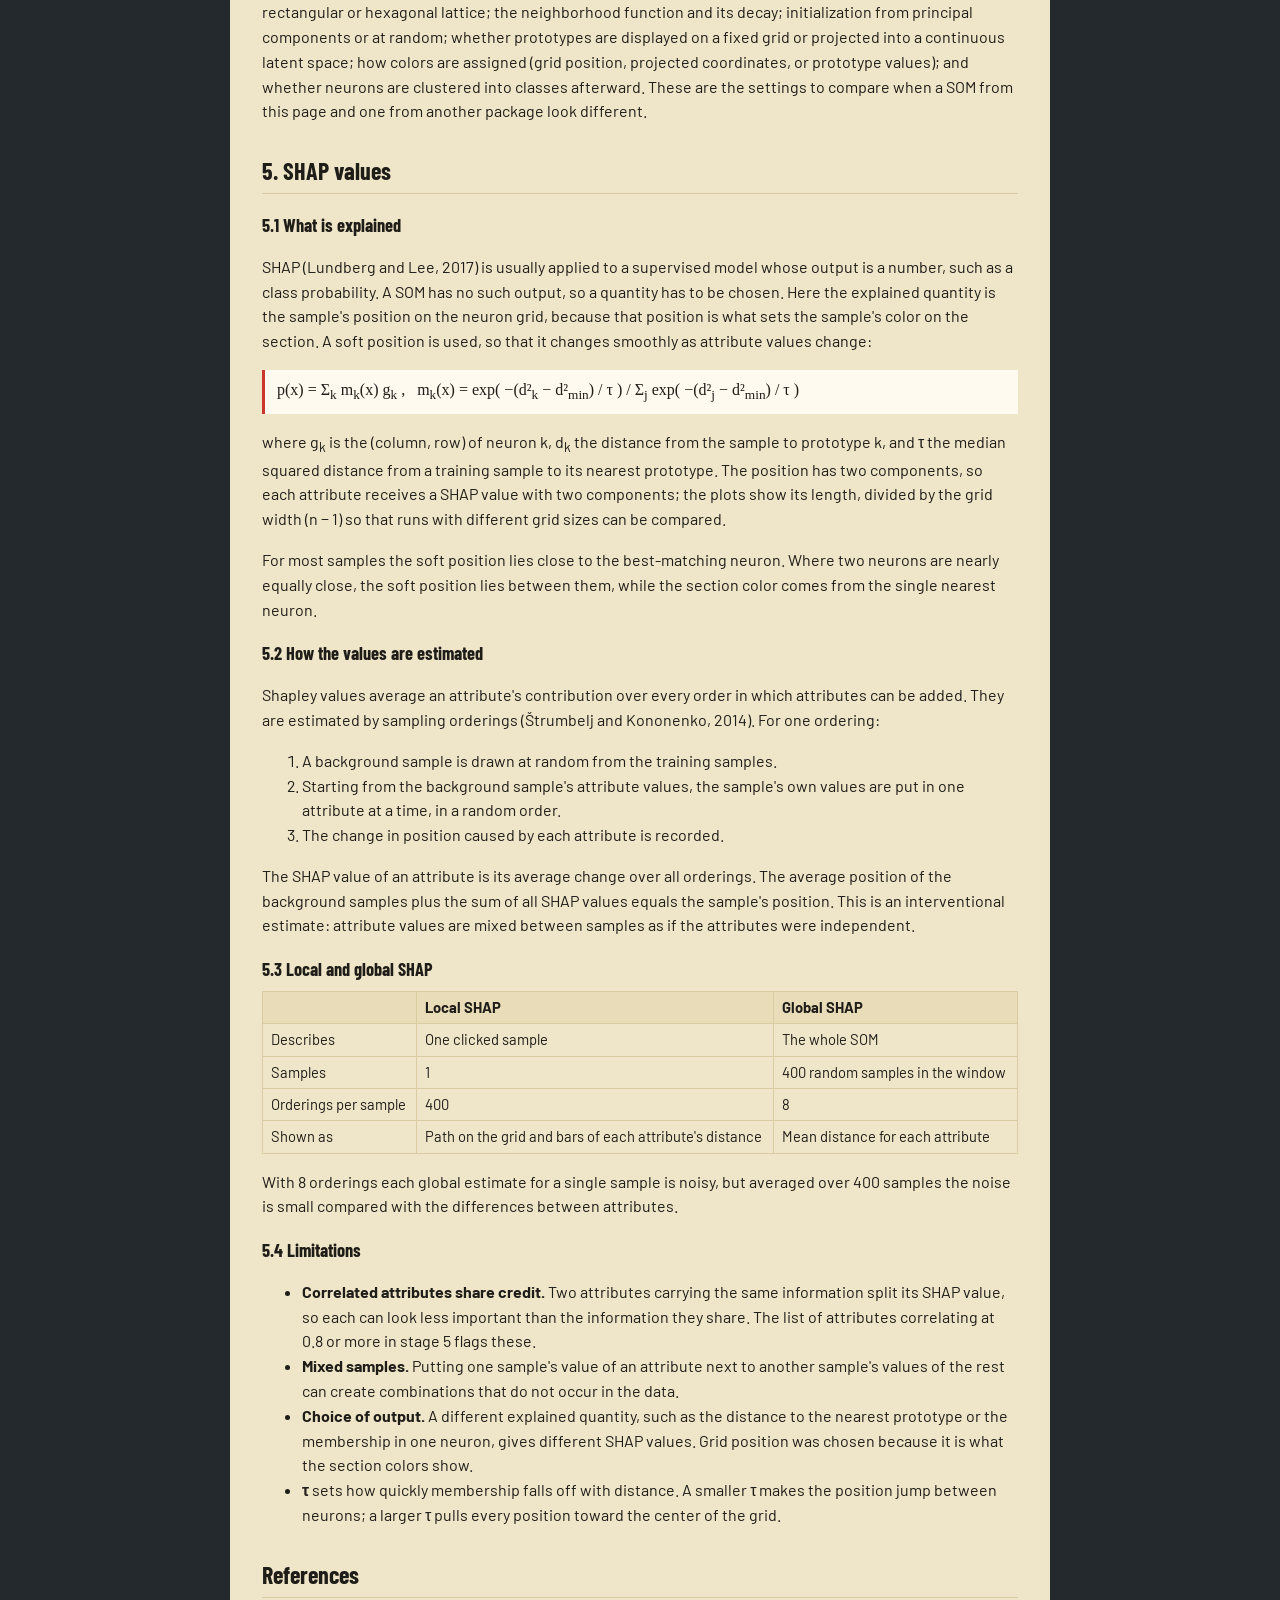
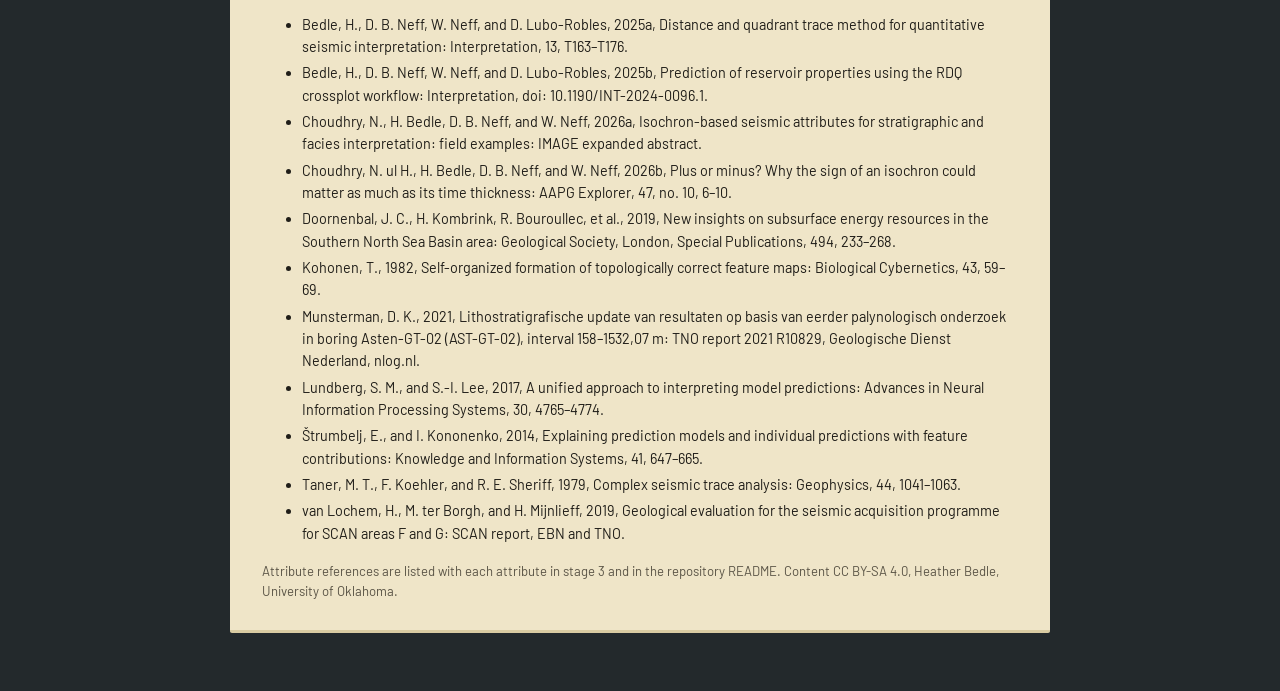
==== commit 75f47e64: "Add files via upload" ====
--- a/methods.html
+++ b/methods.html
@@ -45,7 +45,7 @@
 <h2>3. Well logs and crossplots</h2>
 <h3>3.1 Logs</h3>
 <p>ASTEN-GT-02 has a composite of gamma ray, bulk density, density correction and neutron logs from the 1987 logging runs (TNO; depths below rotary table, 30.34 m above NAP), and a temperature log. Gamma ray covers 450–1661 m and density and neutron 553–1638 m, so the Houthem Formation, from 1635 m to total depth at 1673 m, has gamma ray over its upper 26 m and density over its upper 3 m. The neutron values in the file are in percent and are divided by 100. Density samples with a density correction larger than 0.10 g/cm³ are removed as bad hole, about 7% of the density interval. Density porosity is (2.65 − ρ<sub>b</sub>) / (2.65 − 1.00), for a quartz matrix and water. In the limestone of the Houthem Formation a calcite matrix of 2.71 g/cm³ gives a density porosity a few porosity units higher. A shallow log from 0 to 462 m (gamma ray in counts per second, resistivity, SP) is not used.</p>
-<p>CAL-GT-04 has no open-hole wireline logs in the available data. The logs used are gamma ray while drilling and drilling time from the mud-logging data (gamma ray from 792 to 3023 m), and temperature from a cased-hole log run in January 2016, shortly after drilling, so not at equilibrium temperature. Drilling time is the number of minutes to drill one meter. It changes with rock strength and porosity, and also with the bit, weight on bit and rotation speed, so it is a drilling parameter and not a rock property. The well is deviated and lies 0.5 to 1.4 km from the line, so its logs are compared with seismic traces up to 1.4 km from the rock that was logged. The other CAL-GT-04 log files on NLOG (multifinger caliper and electromagnetic casing inspection) describe the casing and are not used.</p>
+<p>CAL-GT-04 has no open-hole wireline logs in the available data. The logs used are gamma ray measured while drilling (LWD) in two runs, a Weatherford run from 815 m and a Scientific Drilling run from 1770 m to 3021 m, joined at 1771 m; drilling time from the mud-logging data; and temperature from a cased-hole log run in January 2016, shortly after drilling, so not at equilibrium temperature. Drilling time is the number of minutes to drill one meter. It changes with rock strength and porosity, and also with the bit, weight on bit and rotation speed, so it is a drilling parameter and not a rock property. The well is deviated and lies 0.5 to 1.4 km from the line, so its logs are compared with seismic traces up to 1.4 km from the rock that was logged. The other CAL-GT-04 log files on NLOG (multifinger caliper and electromagnetic casing inspection) describe the casing and are not used.</p>
 <p>The ASTEN-GT-02 tops follow the palynological revision of TNO report 2021 R10829 (Munsterman, 2021). Compared with the 1987 tops, the Heksenberg Formation is removed, the Someren Member (707–857 m) and Wintelre Member (857–1173 m) of the Veldhoven Formation replace the lower Breda Formation and Veldhoven Clay, the Voort Member top moves to 1173 m, and the Dongen Formation is absent: the whole Eocene is missing at the Pyrenean unconformity at 1513 m, and the 1987 Basal Dongen Sand is the Reusel Member of the Landen Formation. The Houthem Formation top is at about 1635 m. The report depths are taken as measured below the same rotary table as the 1987 logs. The 1987 tops are kept in <code>python/inputs/asten-02_tops_1987.csv</code>.</p>
 <h3>3.2 Logs in two-way time</h3>
 <p>The logs are placed in two-way time along the well path with the same Dix interval velocities as the well tops, and averaged into 1 ms samples. Neither well has a sonic log or checkshot, so the tie between log and seismic can be several milliseconds off. At 4 ms sampling a shift of one or two samples changes which log values are paired with which attribute values.</p>
@@ -54,6 +54,7 @@
 <p>Samples can also be grouped. An interval is the whole logged interval, one formation or member, or a group of adjacent units (the Someren to Boom members at ASTEN-GT-02, the Epen and Zeeland formations at CAL-GT-04). With a gamma ray cutoff, each sample is placed in a low or a high gamma ray class from the gamma ray averaged over the chosen window. For each attribute the separation of the two classes is the difference between the class means divided by their pooled standard deviation (Cohen's d), computed on the same samples as the crossplot and with the trend with time removed when that option is on. It is not computed when either class has fewer than five samples. Where one lithology lies above another, as the Epen shale above the Zeeland carbonate, the contrast between them is itself a change with two-way time, and removing a straight-line trend with time removes most of that contrast.</p>
 <p>The tie shift moves the logs and formation tops of a well by a fixed two-way time, up to 16 ms either way, against the seismic before the logs are averaged at the attribute samples. On the bar charts each attribute is colored by what it measures: waveform attributes, which follow the oscillation of the trace or are band-limited (stack amplitudes, relative acoustic impedance, AVT, quadrature trace and phase), envelope and energy attributes, amplitude change with angle measured on envelopes, frequency attributes, geometric attributes and DQ attributes. The average of a waveform attribute over an interval is close to zero whatever the rock, so two classes rarely differ in its mean; quantitative interpretation reaches interval properties from these data by inversion with a low-frequency model. The tool contains no inversion, Vp/Vs, intercept or gradient, so it does not compare attributes with QI results; it shows how attributes can be tested against well logs before they are used alongside them. The guided step that sends attributes to the SOM ranks every attribute by the separation of the two gamma ray classes at the current well, interval and cutoff, with no tie shift or trend removal, and keeps the four largest, skipping any attribute that correlates at 0.9 or more along the well with one already kept.</p>
 <p>When a DQ attribute is on the horizontal axis, the well panel shows DQ at its 2 ms sampling as an unfilled wiggle, averaged over the three 20 m traces nearest the projected well path, with the density porosity log drawn on the same track on a fixed scale from 0.15 to 0.45, increasing in the same direction as positive DQ, and a track of relative acoustic impedance. The correlation coefficient given above the DQ track pairs each 2 ms DQ sample with density porosity averaged over the same 2 ms, with the current tie shift. DQ changes sign from one half cycle to the next, so it is compared with the logs sample by sample and through the shape of the curves; its average over an interval is close to zero.</p>
+<p>In part 1 of the exercise, samples at CAL-GT-04 are grouped by the well tops into the Houthem and Maastricht formations and the Landen Clay, Gelinden, Heers and Swalmen members above them, and the separation of the two groups is computed as for the gamma ray classes. CAL-GT-04 has no gamma ray above 815 m, so the tops take the place of a log there. The attribute along the Houthem pick is the mean of five 4 ms samples centered on the pick at each 20 m trace, with the pick interpolated linearly between its points. The Houthem classes of a SOM are the neurons of the samples between the Houthem top and base at CAL-GT-04, read along the projected well path; at the reveal, the same test is applied to the Houthem samples at ASTEN-GT-02.</p>
 <p>Consecutive samples along the well are not independent. Most attributes are averaged over 62 ms, about 15 samples, so the number of independent samples is much smaller than the number of points, and a correlation from one well varies more from one interval to another than the number of points suggests.</p>
 <p>In the two-attribute view the gray shading counts the samples of the study window (0–40 km, 0.15–2.0 s) in 64 × 64 bins of the two attributes, on a logarithmic scale. A closed polygon marks every sample along the whole line whose two attribute values fall inside it, tested on the stored 8-bit attribute values.</p>
 
--- a/css/style.css
+++ b/css/style.css
@@ -140,3 +140,15 @@
 .card .modes{margin-top:4px}
 .term.help + .term.help{margin-top:2px}
 @media (max-width:900px){ .qi{grid-template-columns:1fr} }
+#qiCorr{cursor:pointer}
+
+/* ---------- exercise panel and the attribute along the Houthem pick ---------- */
+.exercise summary{cursor:pointer;list-style:none}
+.exercise summary::-webkit-details-marker{display:none}
+.exercise summary h2{display:inline}
+.exercise summary::after{content:" ▾";font-size:1rem;color:var(--ink-soft)}
+.exercise[open] summary::after{content:" ▴"}
+#exSteps button:disabled,#qiSteps button:disabled{opacity:.45;cursor:not-allowed}
+#revealReport p{margin:6px 0}
+#pickProfileWrap{margin-top:8px}
+#pickProfile{display:block;width:100%;height:150px;background:#fffaf0;border-radius:2px}
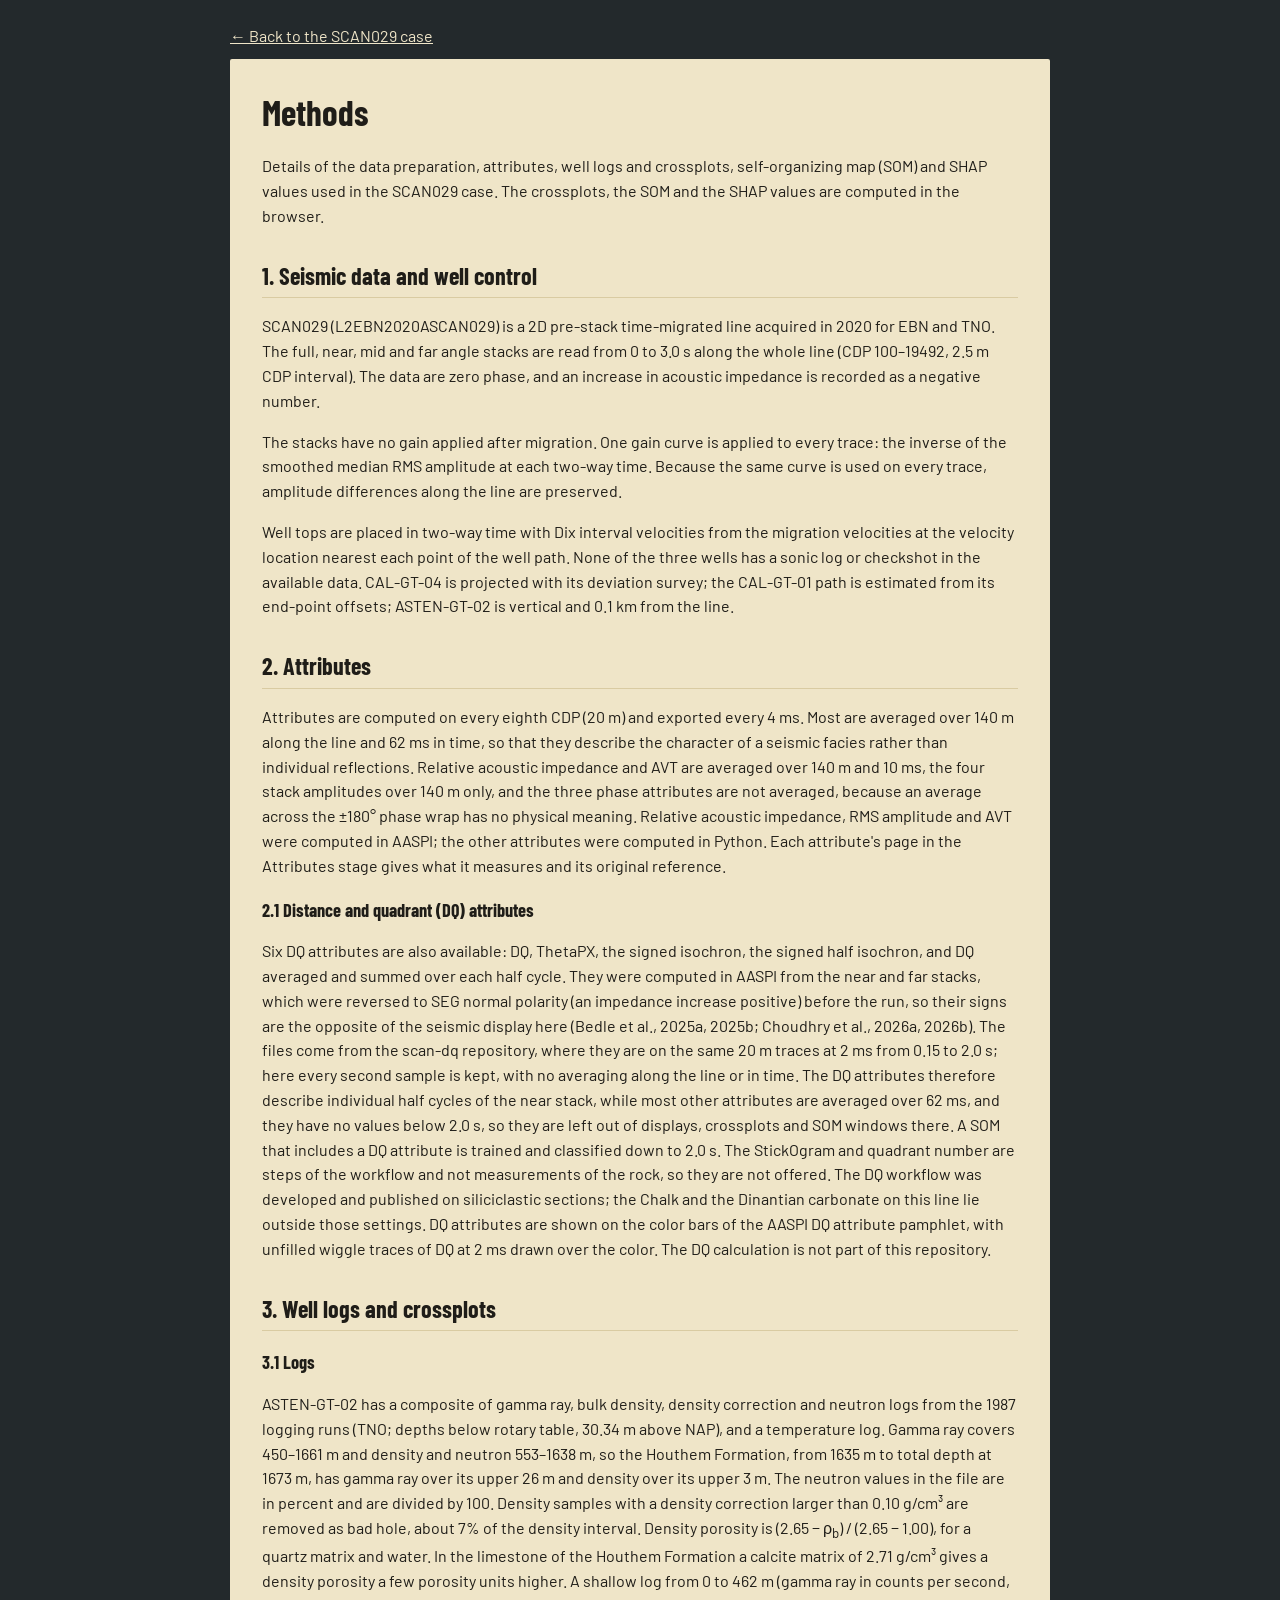
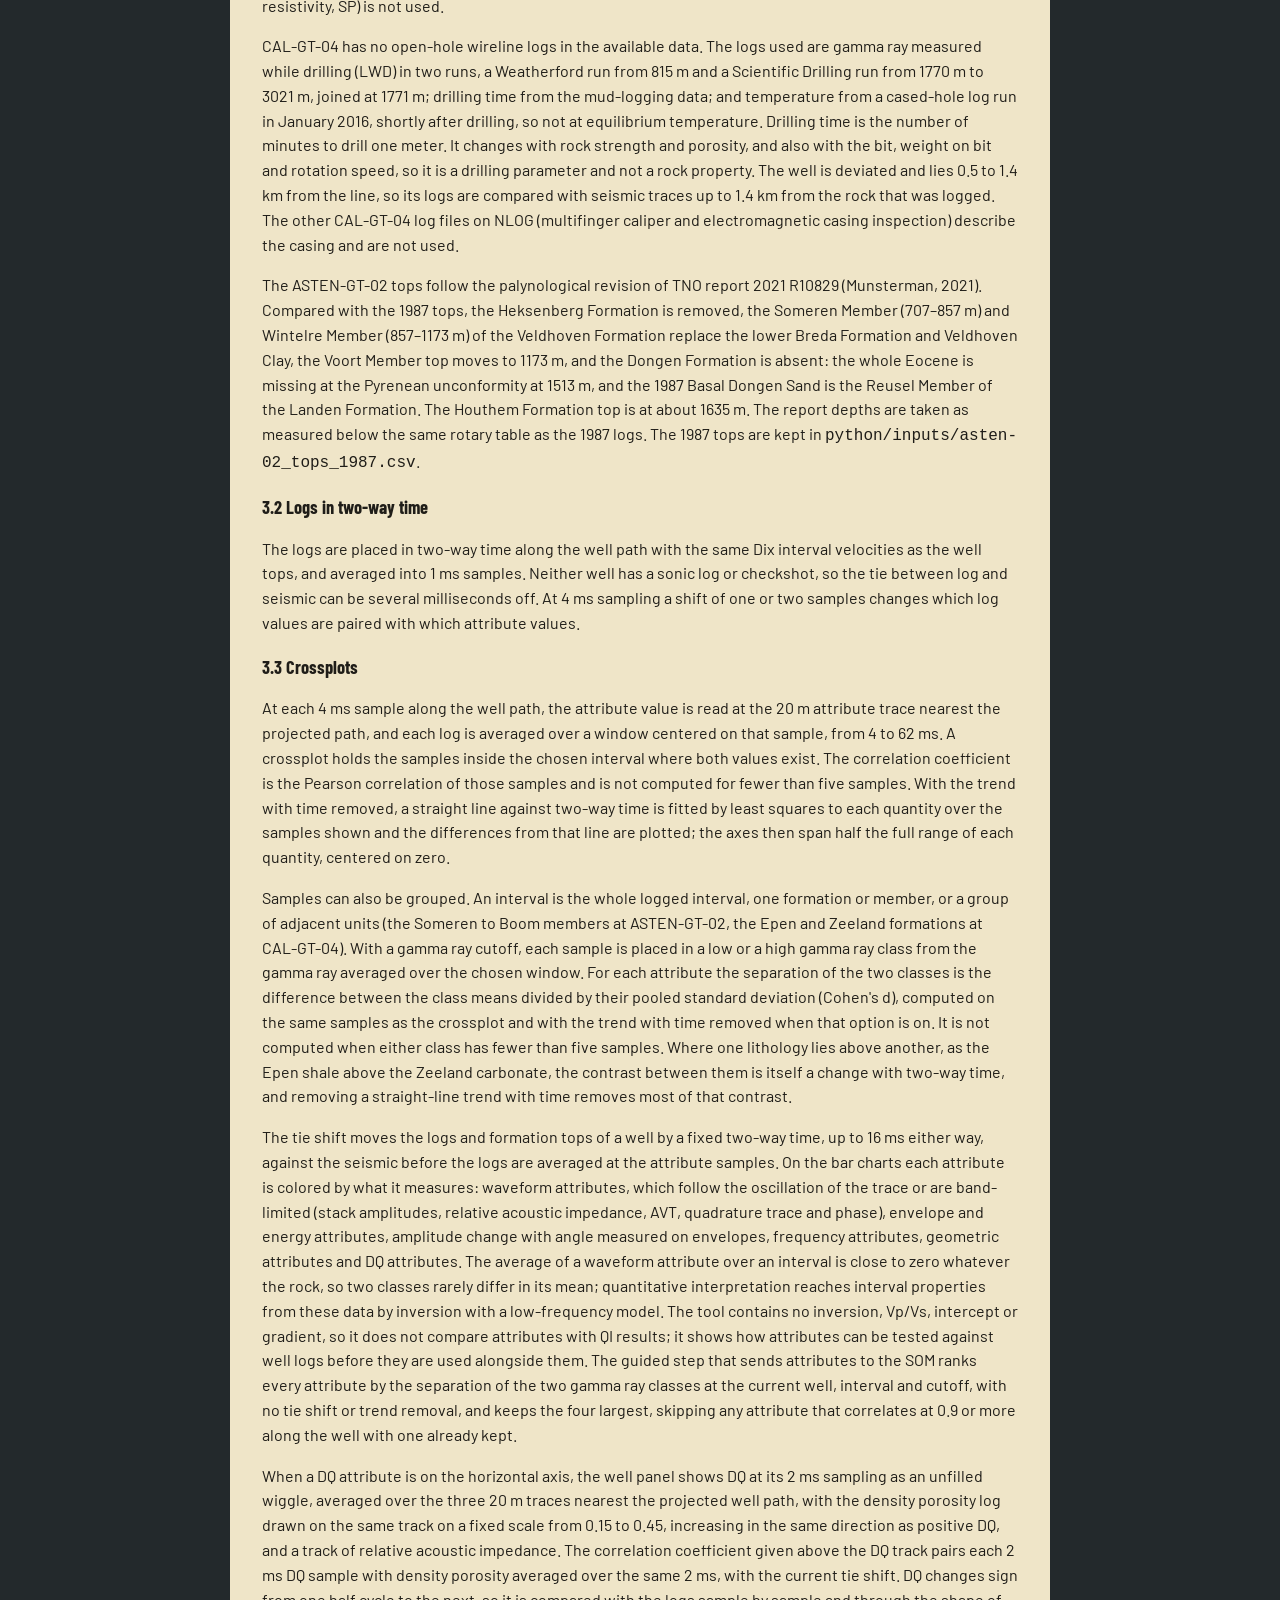
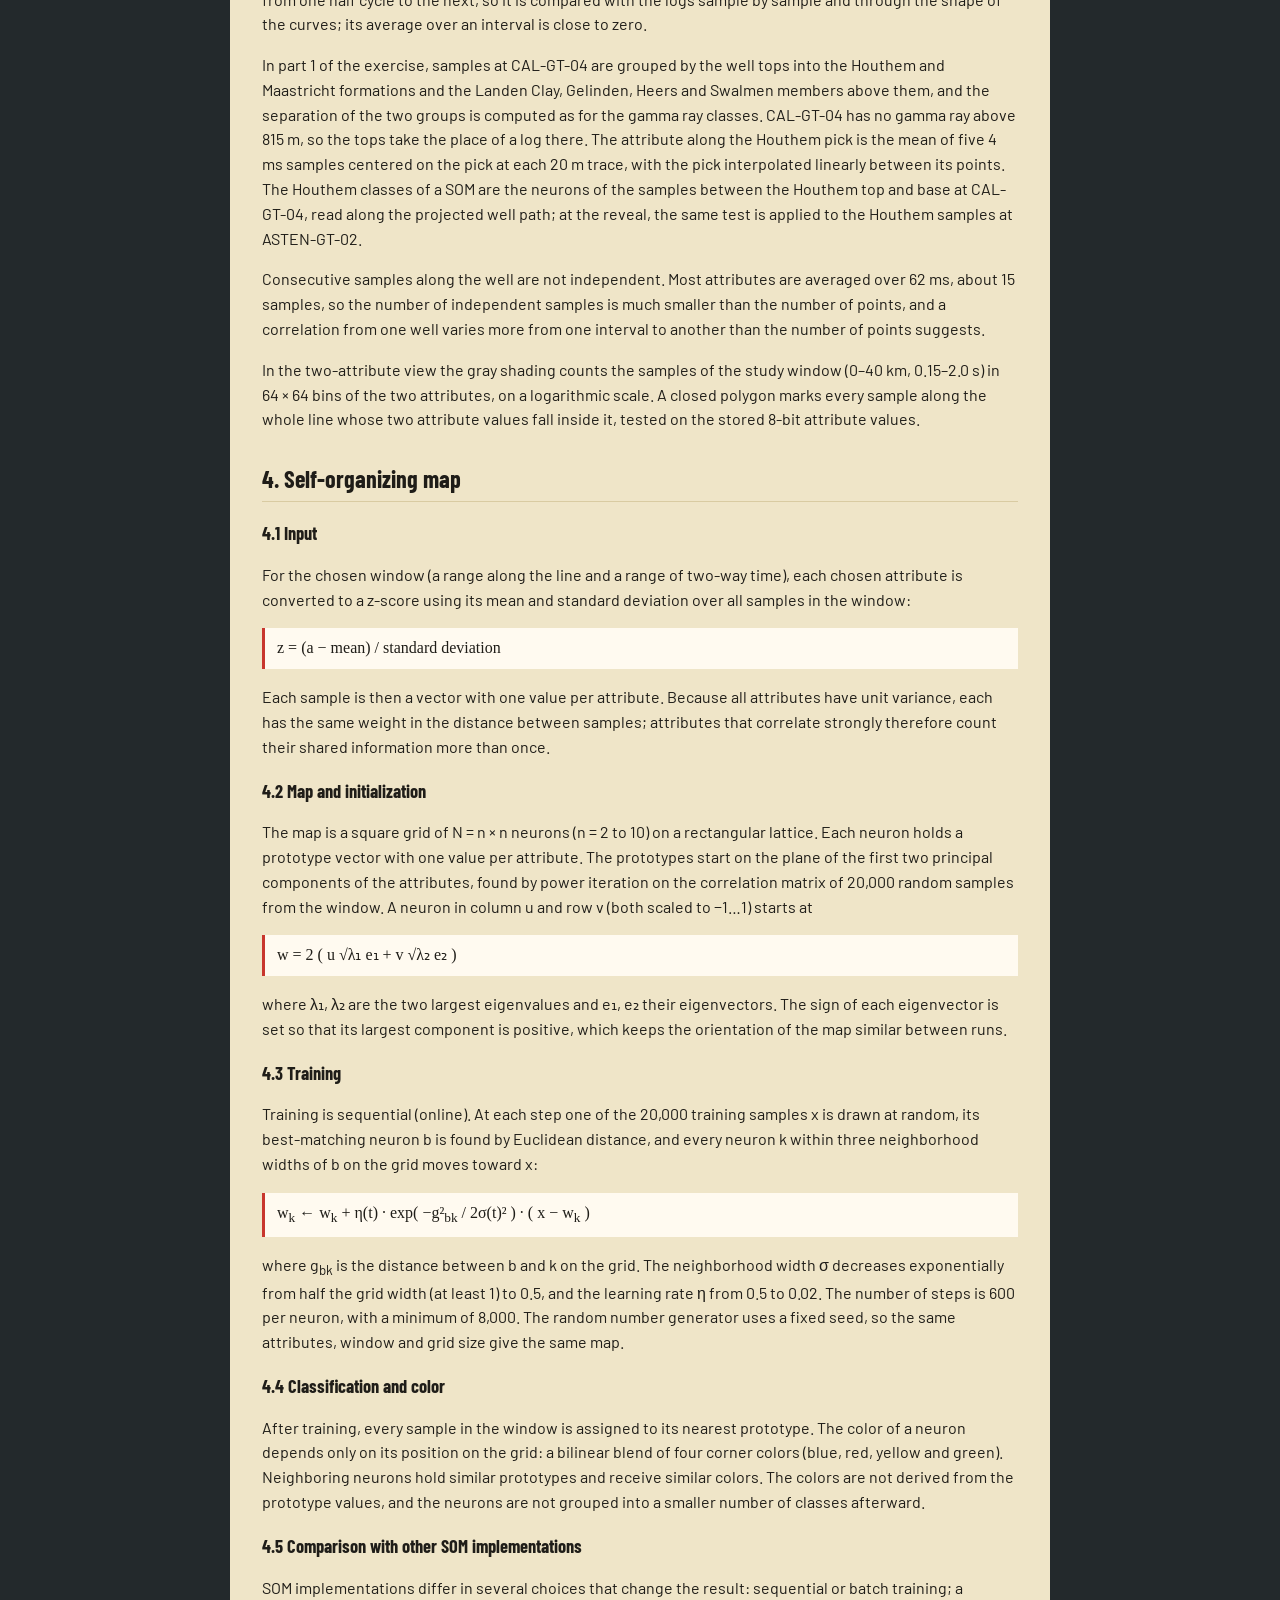
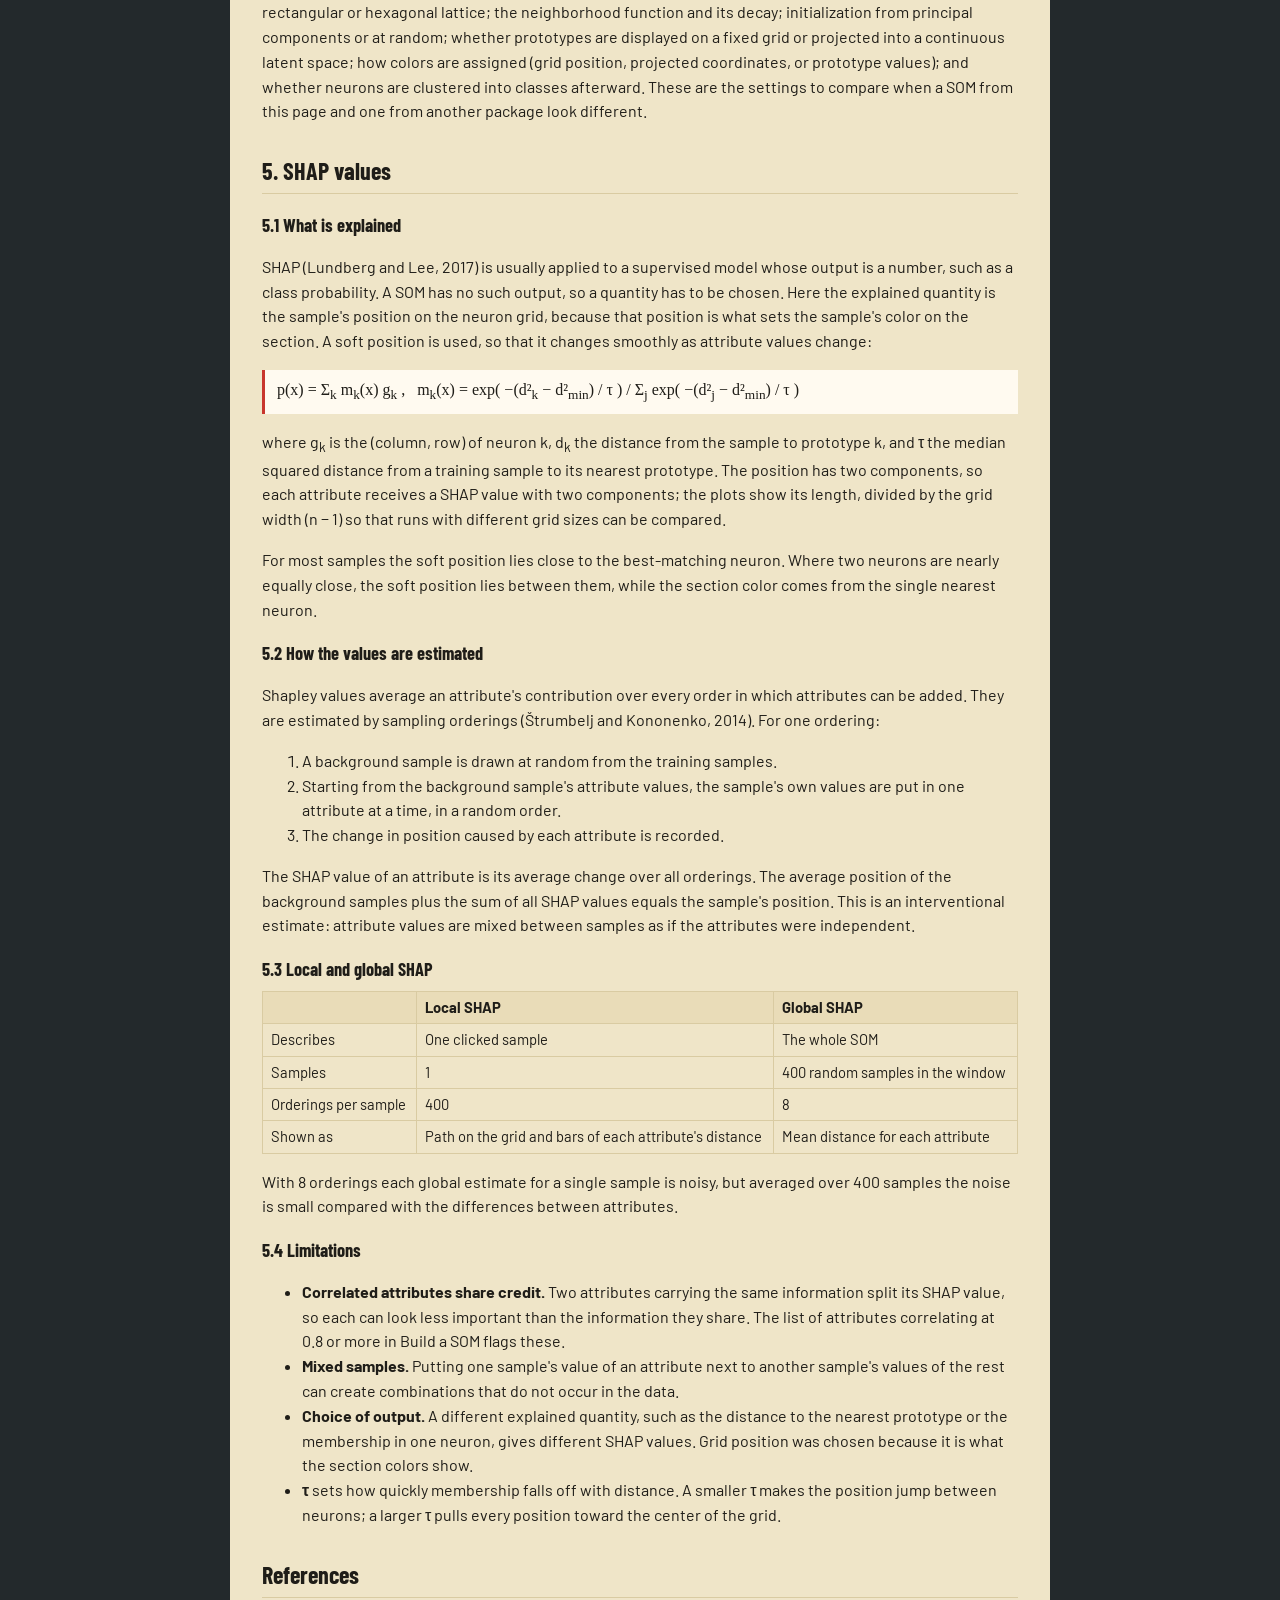
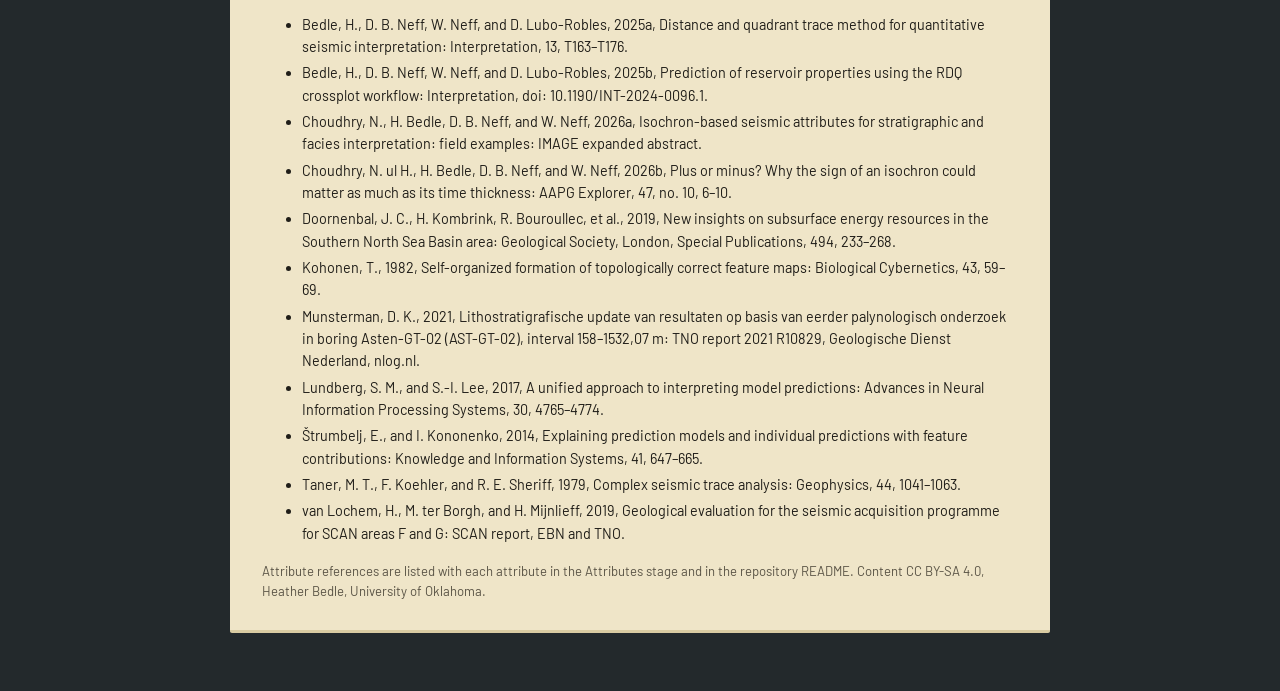
==== commit d0ac4788: "Add files via upload" ====
--- a/methods.html
+++ b/methods.html
@@ -37,7 +37,7 @@
 <p>Well tops are placed in two-way time with Dix interval velocities from the migration velocities at the velocity location nearest each point of the well path. None of the three wells has a sonic log or checkshot in the available data. CAL-GT-04 is projected with its deviation survey; the CAL-GT-01 path is estimated from its end-point offsets; ASTEN-GT-02 is vertical and 0.1 km from the line.</p>
 
 <h2>2. Attributes</h2>
-<p>Attributes are computed on every eighth CDP (20 m) and exported every 4 ms. Most are averaged over 140 m along the line and 62 ms in time, so that they describe the character of a seismic facies rather than individual reflections. Relative acoustic impedance and AVT are averaged over 140 m and 10 ms, the four stack amplitudes over 140 m only, and the three phase attributes are not averaged, because an average across the ±180° phase wrap has no physical meaning. Relative acoustic impedance, RMS amplitude and AVT were computed in AASPI; the other attributes were computed in Python. Each attribute's page in stage 3 gives what it measures and its original reference.</p>
+<p>Attributes are computed on every eighth CDP (20 m) and exported every 4 ms. Most are averaged over 140 m along the line and 62 ms in time, so that they describe the character of a seismic facies rather than individual reflections. Relative acoustic impedance and AVT are averaged over 140 m and 10 ms, the four stack amplitudes over 140 m only, and the three phase attributes are not averaged, because an average across the ±180° phase wrap has no physical meaning. Relative acoustic impedance, RMS amplitude and AVT were computed in AASPI; the other attributes were computed in Python. Each attribute's page in the Attributes stage gives what it measures and its original reference.</p>
 
 <h3>2.1 Distance and quadrant (DQ) attributes</h3>
 <p>Six DQ attributes are also available: DQ, ThetaPX, the signed isochron, the signed half isochron, and DQ averaged and summed over each half cycle. They were computed in AASPI from the near and far stacks, which were reversed to SEG normal polarity (an impedance increase positive) before the run, so their signs are the opposite of the seismic display here (Bedle et al., 2025a, 2025b; Choudhry et al., 2026a, 2026b). The files come from the scan-dq repository, where they are on the same 20 m traces at 2 ms from 0.15 to 2.0 s; here every second sample is kept, with no averaging along the line or in time. The DQ attributes therefore describe individual half cycles of the near stack, while most other attributes are averaged over 62 ms, and they have no values below 2.0 s, so they are left out of displays, crossplots and SOM windows there. A SOM that includes a DQ attribute is trained and classified down to 2.0 s. The StickOgram and quadrant number are steps of the workflow and not measurements of the rock, so they are not offered. The DQ workflow was developed and published on siliciclastic sections; the Chalk and the Dinantian carbonate on this line lie outside those settings. DQ attributes are shown on the color bars of the AASPI DQ attribute pamphlet, with unfilled wiggle traces of DQ at 2 ms drawn over the color. The DQ calculation is not part of this repository.</p>
@@ -108,7 +108,7 @@
 
 <h3>5.4 Limitations</h3>
 <ul>
-  <li><strong>Correlated attributes share credit.</strong> Two attributes carrying the same information split its SHAP value, so each can look less important than the information they share. The list of attributes correlating at 0.8 or more in stage 5 flags these.</li>
+  <li><strong>Correlated attributes share credit.</strong> Two attributes carrying the same information split its SHAP value, so each can look less important than the information they share. The list of attributes correlating at 0.8 or more in Build a SOM flags these.</li>
   <li><strong>Mixed samples.</strong> Putting one sample's value of an attribute next to another sample's values of the rest can create combinations that do not occur in the data.</li>
   <li><strong>Choice of output.</strong> A different explained quantity, such as the distance to the nearest prototype or the membership in one neuron, gives different SHAP values. Grid position was chosen because it is what the section colors show.</li>
   <li><strong>τ</strong> sets how quickly membership falls off with distance. A smaller τ makes the position jump between neurons; a larger τ pulls every position toward the center of the grid.</li>
@@ -128,7 +128,7 @@
   <li>Taner, M. T., F. Koehler, and R. E. Sheriff, 1979, Complex seismic trace analysis: Geophysics, 44, 1041–1063.</li>
   <li>van Lochem, H., M. ter Borgh, and H. Mijnlieff, 2019, Geological evaluation for the seismic acquisition programme for SCAN areas F and G: SCAN report, EBN and TNO.</li>
 </ul>
-<p class="small">Attribute references are listed with each attribute in stage 3 and in the repository README. Content CC BY-SA 4.0, Heather Bedle, University of Oklahoma.</p>
+<p class="small">Attribute references are listed with each attribute in the Attributes stage and in the repository README. Content CC BY-SA 4.0, Heather Bedle, University of Oklahoma.</p>
 </article>
 </main>
 <script data-goatcounter="https://hbedle.goatcounter.com/count" async src="//gc.zgo.at/count.js"></script>
--- a/css/style.css
+++ b/css/style.css
@@ -152,3 +152,15 @@
 #revealReport p{margin:6px 0}
 #pickProfileWrap{margin-top:8px}
 #pickProfile{display:block;width:100%;height:150px;background:#fffaf0;border-radius:2px}
+
+/* three columns: exercise steps on the left, the section in the middle, the stage controls on the right */
+.board{grid-template-columns:260px minmax(0,1fr) 300px}
+.exercise-col{min-width:0;display:flex;flex-direction:column;gap:14px}
+.exercise-col .card{position:sticky;top:10px;max-height:calc(100vh - 20px);overflow-y:auto}
+.exercise-col .events button small{font-size:.78rem}
+@media (max-width:1250px){
+  .board{grid-template-columns:minmax(0,1fr) 300px}
+  .exercise-col{grid-column:1 / -1}
+  .exercise-col .card{position:static;max-height:none}
+}
+@media (max-width:900px){ .board{grid-template-columns:1fr} }
